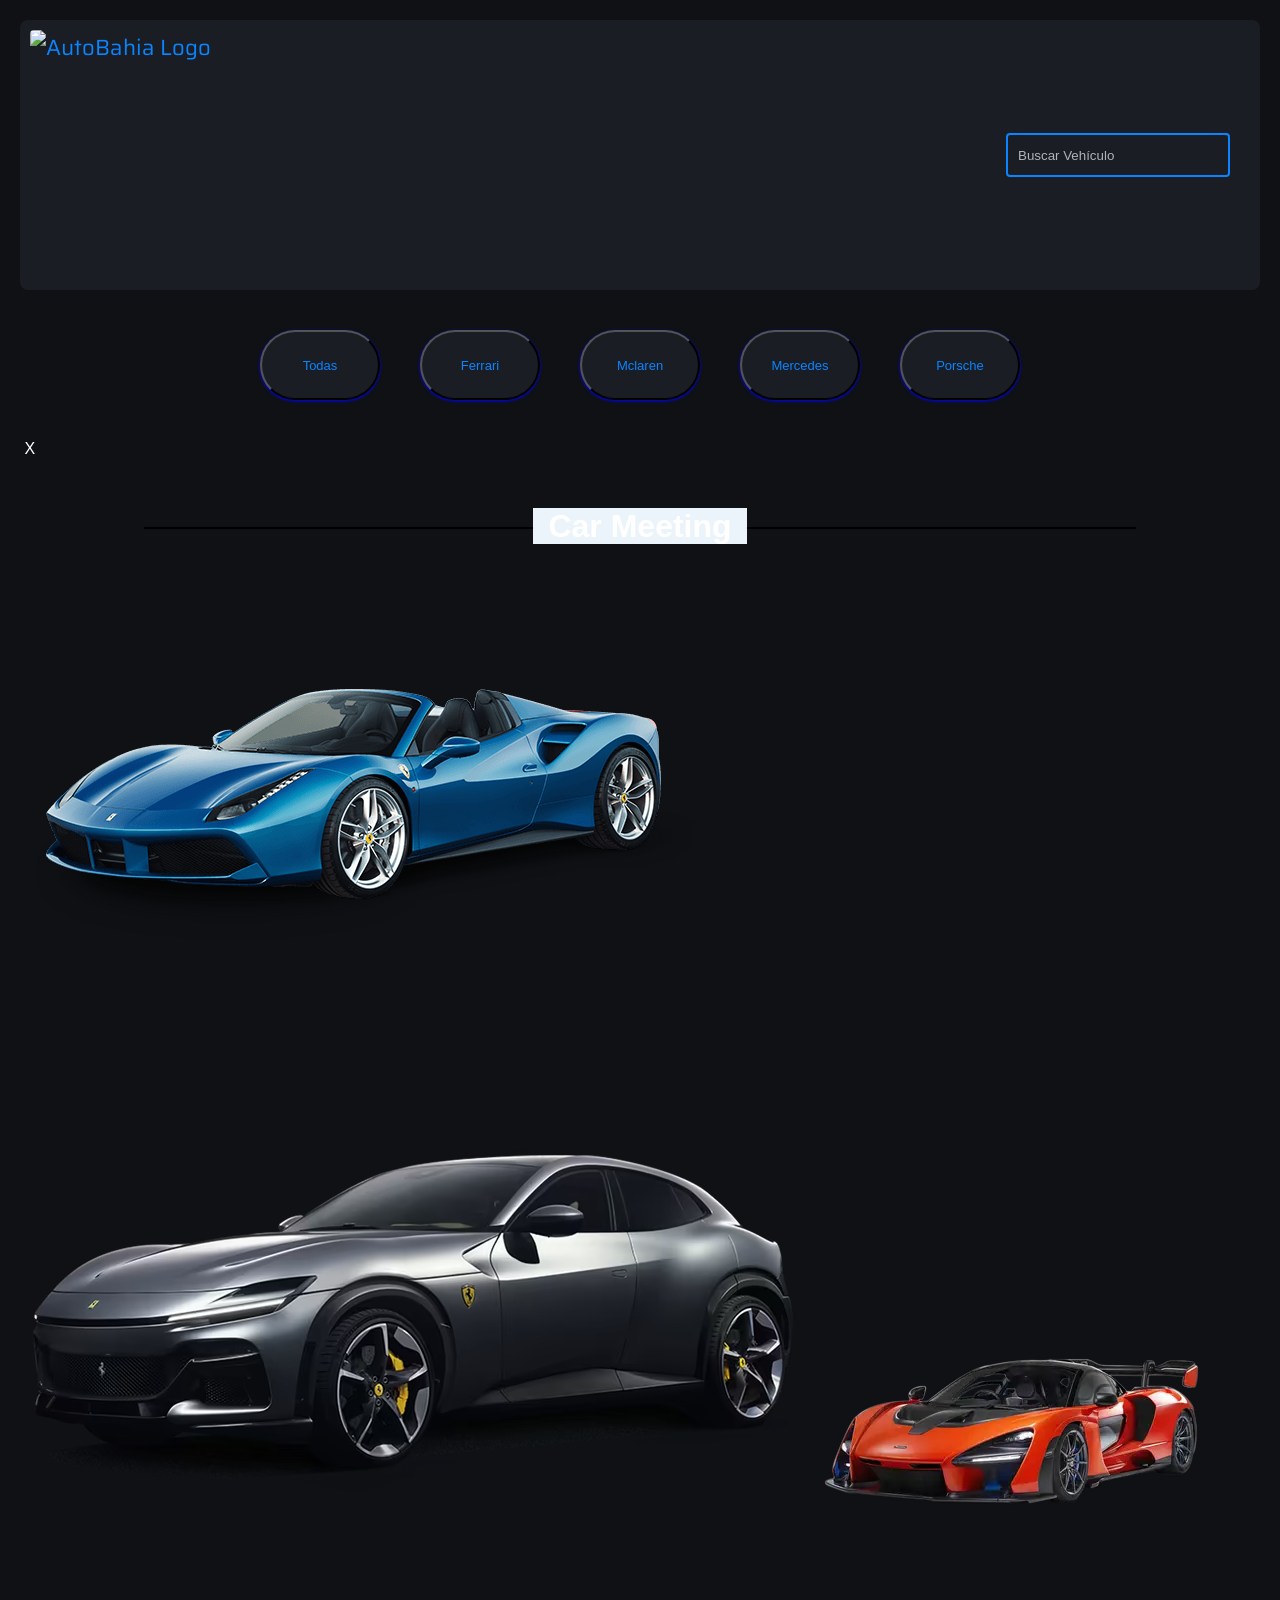
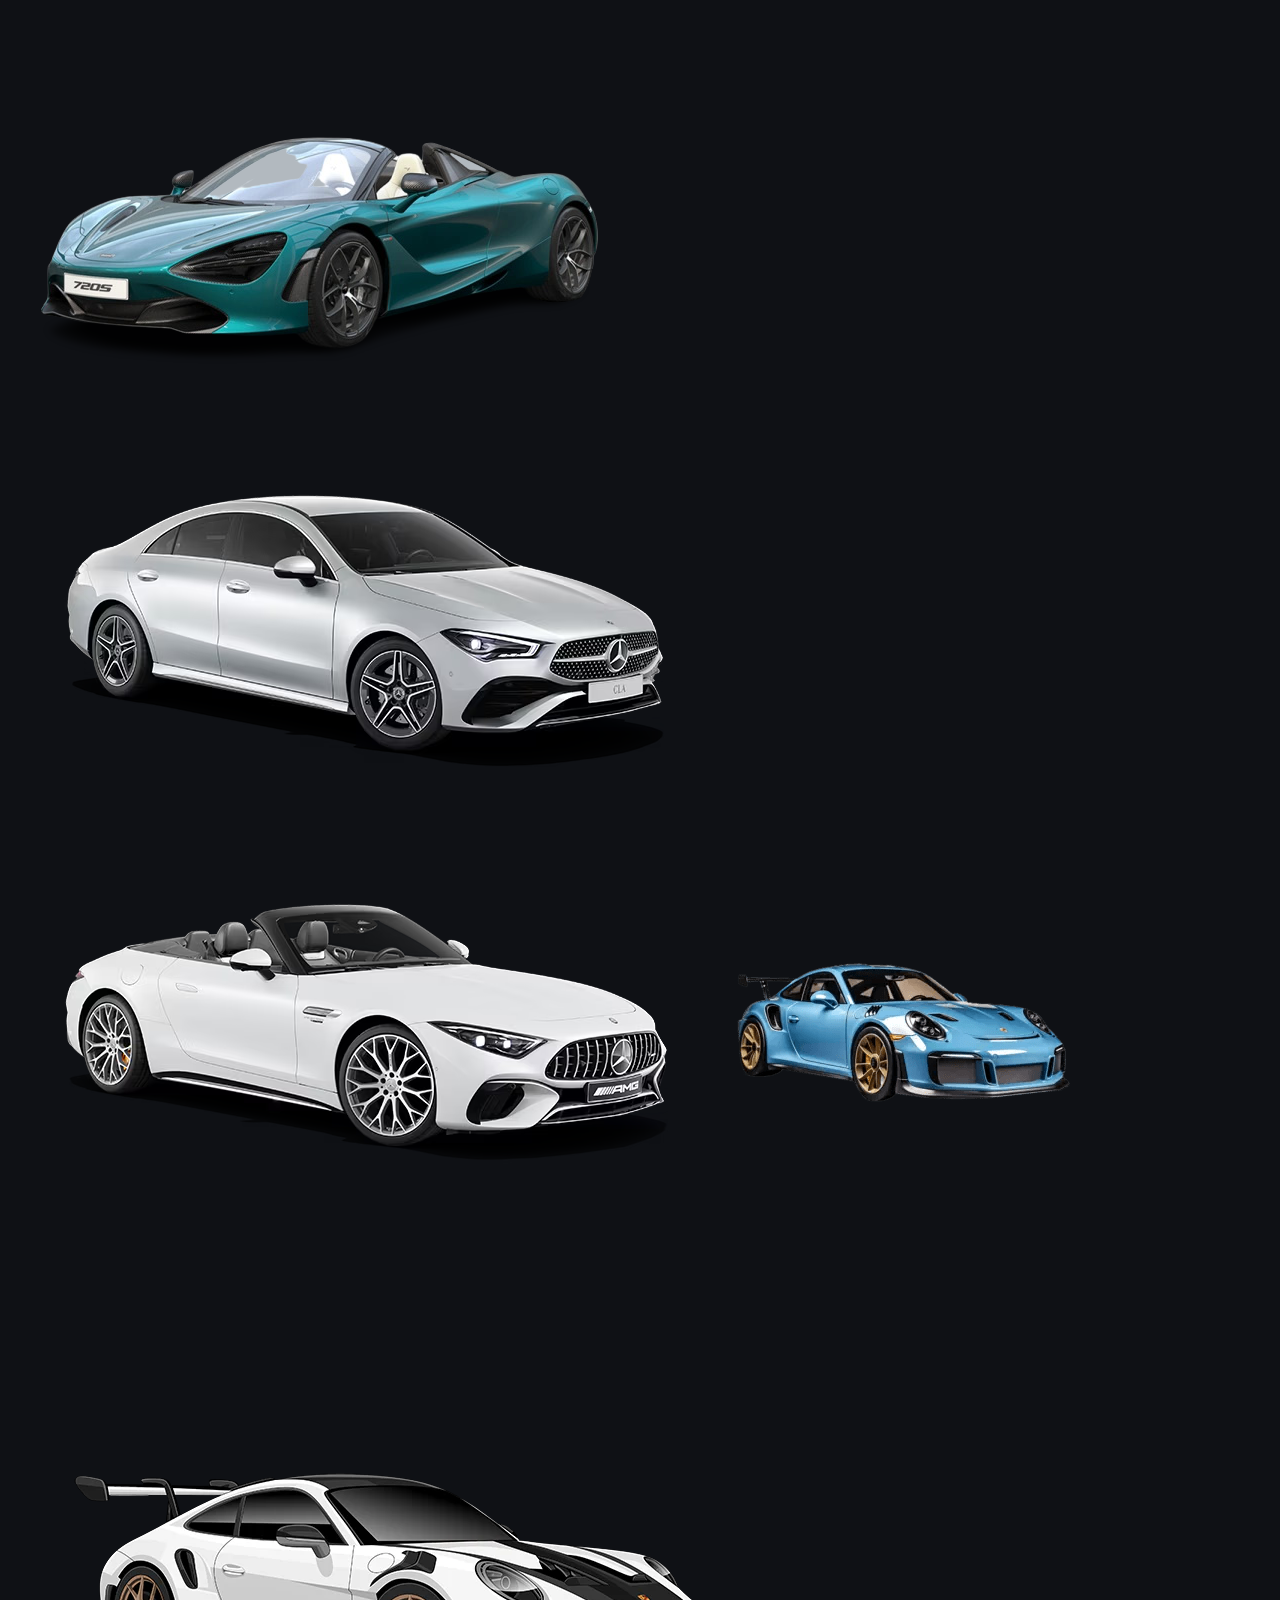
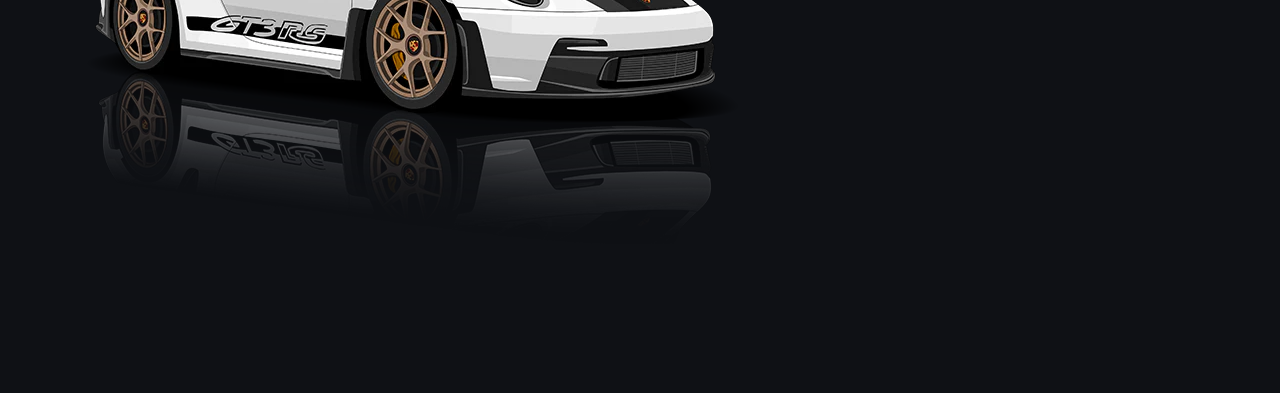
==== index.html @ e1fb7996 "Hago que funcionen los botones para filtrar" ====
<!DOCTYPE html>
<html lang="es">
    <head>
        <meta charset="UTF-8">
        <meta name="viewport" content="width=device-width, initial-scale=1.0">
        <meta name="description" content="A simple web page">
        <link rel="icon" href="assets/favicon/autocity-favicon.png" type="image/x-icon">
        <link rel="stylesheet" href="css/componentes/header.css">
        <link rel="stylesheet" href="css/componentes/index.css">
        <link rel="stylesheet" href="css/componentes/galeria.css">
        <link rel="preconnect" href="https://fonts.googleapis.com">
        <link rel="preconnect" href="https://fonts.gstatic.com" crossorigin>
        <link href="https://fonts.googleapis.com/css2?family=Saira:ital,wght@0,100..900;1,100..900&display=swap" rel="stylesheet">
        <title>AutoBahia</title>
    </head>
    <body>
        <header>
            <div class="header-titulo">
                <img src="assets/img/autocity.png" alt="AutoBahia Logo" class="header-logo">
            </div>
            <div class="nav-links">   
                <nav>
                    <ul>
                        <input type="text" placeholder="Buscar Vehículo" class="search-bar">
                    </ul>
                </nav>
            </div>
        </header>
<html>
    <link rel="stylesheet" href="css/categorias.css">
    
    <head>
        <div class="filtros">

    <div class="filtros">
    <button class="btn-categoria" data-categoria="todas">Todas</button>
    <button class="btn-categoria" data-categoria="ferrari">Ferrari</button>
    <button class="btn-categoria" data-categoria="mclaren">Mclaren</button>
    <button class="btn-categoria" data-categoria="mercedes">Mercedes</button>
    <button class="btn-categoria" data-categoria="porsche">Porsche</button>
</div>
    

</div>
    </head>
<html lang="en">
<head>
    <meta charset="UTF-8">
    <meta name="viewport" content="width=device-width, initial-scale=1.0">
    <title>Car Meeting</title>
    <link rel="stylesheet" href="css/componentes/galeria.css">
</head>
<body>
    <div class="ful-img" id="fulImgBox">
        <img src="assets/img/auto1.jpg" id="fulImg" alt="">
        <span onclick="closeImg()">X</span>
    </div>
    <h1><span>Car Meeting</span></h1>
    <div class="img-gallery">
    <img src="assets/img/ferrari.jpg" data-categoria="ferrari" onclick="openFullImg(this.src)">
    <img src="assets/img/ferrari2.jpg" data-categoria="ferrari" onclick="openFullImg(this.src)">
    <img src="assets/img/ferrari3.jpg" data-categoria="ferrari" onclick="openFullImg(this.src)">

    <img src="assets/img/mclaren.jpg" data-categoria="mclaren" onclick="openFullImg(this.src)">

    <img src="assets/img/mercedes.jpg" data-categoria="mercedes" onclick="openFullImg(this.src)">
    <img src="assets/img/mercedes2.jpg" data-categoria="mercedes" onclick="openFullImg(this.src)">
    <img src="assets/img/mercedes3.jpg" data-categoria="mercedes" onclick="openFullImg(this.src)">

    <img src="assets/img/porsche.jpg" data-categoria="porsche" onclick="openFullImg(this.src)">
    </div>
    <script src="js/script.js"></script>

    
    </body>
</html>
---- css/componentes/header.css ----
:root { 
--color-primary: #0A84FF;
--color-primary-dark: #0066CC;

--color-bg: #0F1115;
--color-surface: #1A1D23;
--color-surface-alt: #15181D;

--color-accent-red: #FF3B30;
--color-accent-green: #30D158;
--color-accent-yellow: #FFD60A;

--color-text: #FFFFFF;
--color-text-muted: #B0B3B8;
--color-text-disabled: #6C6F75;

--color-border: #2A2E35;
--color-hover: #2F3440;
}
header {
    background-color: var(--color-surface);
    color: var(--color-text);
    padding: 10px;
    margin: auto;
    display: flex;
    align-items: center;
    justify-content: space-between;
    border-radius:8px;
}

.header-titulo{
    font-size: 22px;
    font-family: "Saira", sans-serif;
    color: var(--color-primary);
    display: flex;
    align-items: center;
    gap: 10px;
}

.header-logo {
    width: 300px;
    height: 250px;
    border-radius: 4px;

}

.search-bar {
    height: 30px;
    width: 200px;
    background-color: transparent;
    border: 2px solid var(--color-primary);
    border-radius: 4px;
    color : var(--color-primary);
    padding: 5px 10px;
    margin-right: 20px;
    border-bottom-color: 2px solid var(--color-primary);
    outline: none;
}

.search-bar:focus {
    border: 2px solid var(--color-primary); 
    outline: none;
}/* Agrega una transición suave para el efecto hover */

.search-bar:hover {
    transform: scale(1.05);
    cursor: pointer;
}

.search-bar::placeholder {
    color: var(--color-text-muted);
}

.header-titulo:hover {
    transform: scale(1.05);
    cursor: pointer;
}

.categorias-select{
    background-color: transparent;
    color: var(--color-primary);
    margin: 5px;
    border: 1px solid var(--color-border);
    border-radius: 4px;
    padding: 5px 10px;
    display: flex;
    align-items: center;

}
---- css/componentes/index.css ----
:root { 
--color-primary: #0A84FF;
--color-primary-dark: #0066CC;

--color-bg: #0F1115;
--color-surface: #1A1D23;
--color-surface-alt: #15181D;

--color-accent-red: #FF3B30;
--color-accent-green: #30D158;
--color-accent-yellow: #FFD60A;

--color-text: #FFFFFF;
--color-text-muted: #B0B3B8;
--color-text-disabled: #6C6F75;

--color-border: #2A2E35;
--color-hover: #2F3440;
}

body {
    background-color: var(--color-bg);
    color: var(--color-text);
    font-family: "Saira", sans-serif;
    margin: 0;
    padding: 20px;
}
---- css/componentes/galeria.css ----
h1 {
    text-align: center;
    position: relative;
    width: 80%;
    margin: 50px auto;
}

h1::before {
    content: "";
    display: block;
    width: 100%;
    height: 2px;
    position: absolute;
    background-color: black;
    top: 50%;
    z-index: -1 ;
}

h1 span {
    background-color: #ecf4fb;
    padding: 0 15px;
}

/* media query para pantallas menores a 400px */
@media screen and (max-width: 400px) {
    h1{
        text-decoration: underline;
    }
    h1::before {
        display: none;
    }
    h1 span {
        padding: 0;
    }
}

body {
    margin: 0;
}


main {
    width: 100%;
}

.contenedor-tarjetas {
    display: flex;
    flex-wrap: wrap;
    justify-content: center;
    gap: 30px;
    padding: 20px;
    width: 100%;
}

.tarjeta {
    background-color: var(--color-surface);
    border-radius: 12px;
    padding: 15px;
    width: 250px;
    text-align: center;
    box-shadow: 0 5px 15px rgba(0,0,0,0.3);
    transition: transform 0.2s ease;
}

.tarjeta img {
    width: 100%;
    border-radius: 10px;
}

.tarjeta:hover {
    transform: translateY(-8px);
}
.tarjeta h3 {
    color: var(--color-primary);
}
.tarjeta p {
    color: var(--color-text-muted);
}
---- css/categorias.css ----
body{
    font-family: Arial, Helvetica, sans-serif;
    background:linear-gradient( #0A84FF #0F1115);
}

.filtros{
    display: flex;
    text-align: center;
    padding: 20px;
    ;
    justify-content: center ;
    gap: 40px;
    
}

.btn-categoria{
    color: #0A84FF;
    background-color: transparent;
    box-shadow: #0F1115 0px 1px 3px;
    gap: 60px;
    height: 70px;
    width: 120px;
    font-size: small;
    padding: 10px;
    font-size: uppercase;
    border-radius: 40px;
    background-color: #1A1D23;
    box-shadow: blue 0px 1px 3px;
    transition: transform 0.2s ease, box-shadow 0.2s ease;
    
    
    
    
}

.btn-categoria:hover {
    transform: translateY(-6px);
    box-shadow: 0 10px 20px rgba(0,0,255,0.3);
}
---- css/componentes/galeria.css ----
h1 {
    text-align: center;
    position: relative;
    width: 80%;
    margin: 50px auto;
}

h1::before {
    content: "";
    display: block;
    width: 100%;
    height: 2px;
    position: absolute;
    background-color: black;
    top: 50%;
    z-index: -1 ;
}

h1 span {
    background-color: #ecf4fb;
    padding: 0 15px;
}

/* media query para pantallas menores a 400px */
@media screen and (max-width: 400px) {
    h1{
        text-decoration: underline;
    }
    h1::before {
        display: none;
    }
    h1 span {
        padding: 0;
    }
}

body {
    margin: 0;
}


main {
    width: 100%;
}

.contenedor-tarjetas {
    display: flex;
    flex-wrap: wrap;
    justify-content: center;
    gap: 30px;
    padding: 20px;
    width: 100%;
}

.tarjeta {
    background-color: var(--color-surface);
    border-radius: 12px;
    padding: 15px;
    width: 250px;
    text-align: center;
    box-shadow: 0 5px 15px rgba(0,0,0,0.3);
    transition: transform 0.2s ease;
}

.tarjeta img {
    width: 100%;
    border-radius: 10px;
}

.tarjeta:hover {
    transform: translateY(-8px);
}
.tarjeta h3 {
    color: var(--color-primary);
}
.tarjeta p {
    color: var(--color-text-muted);
}
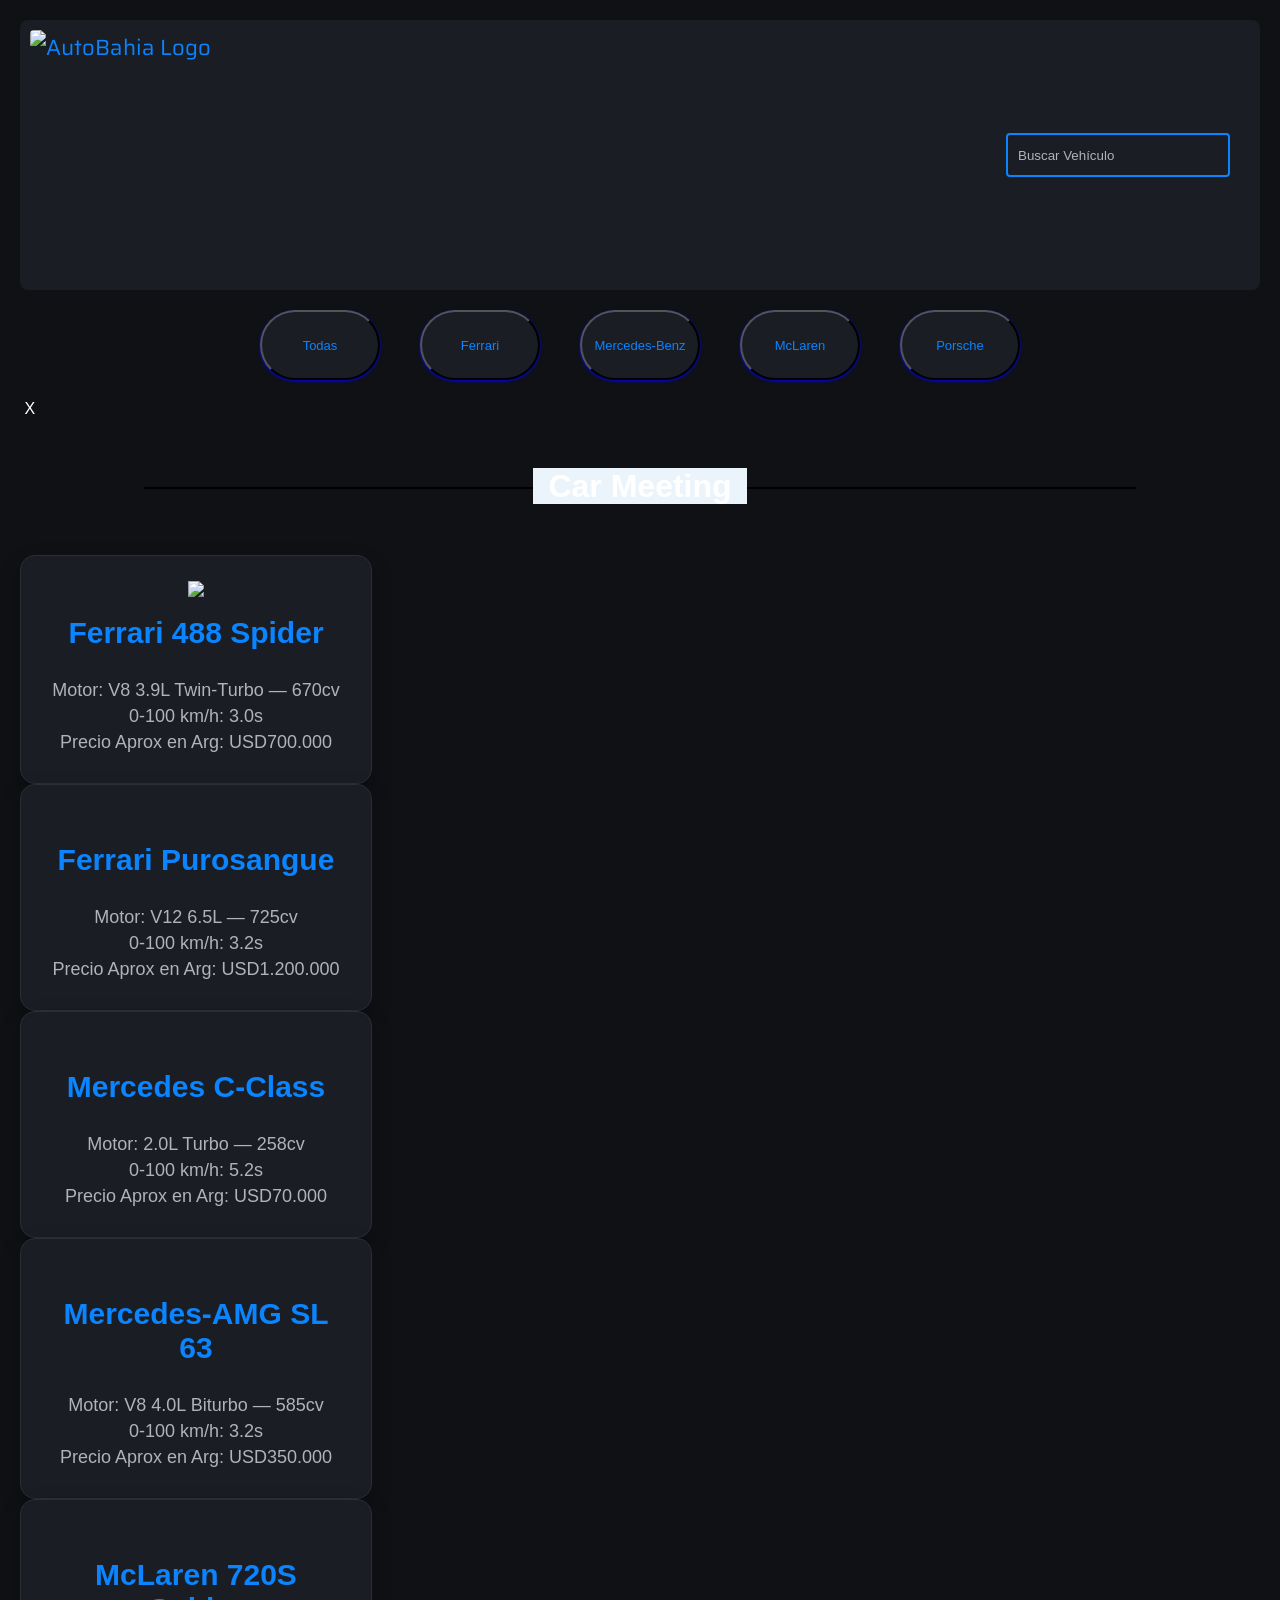
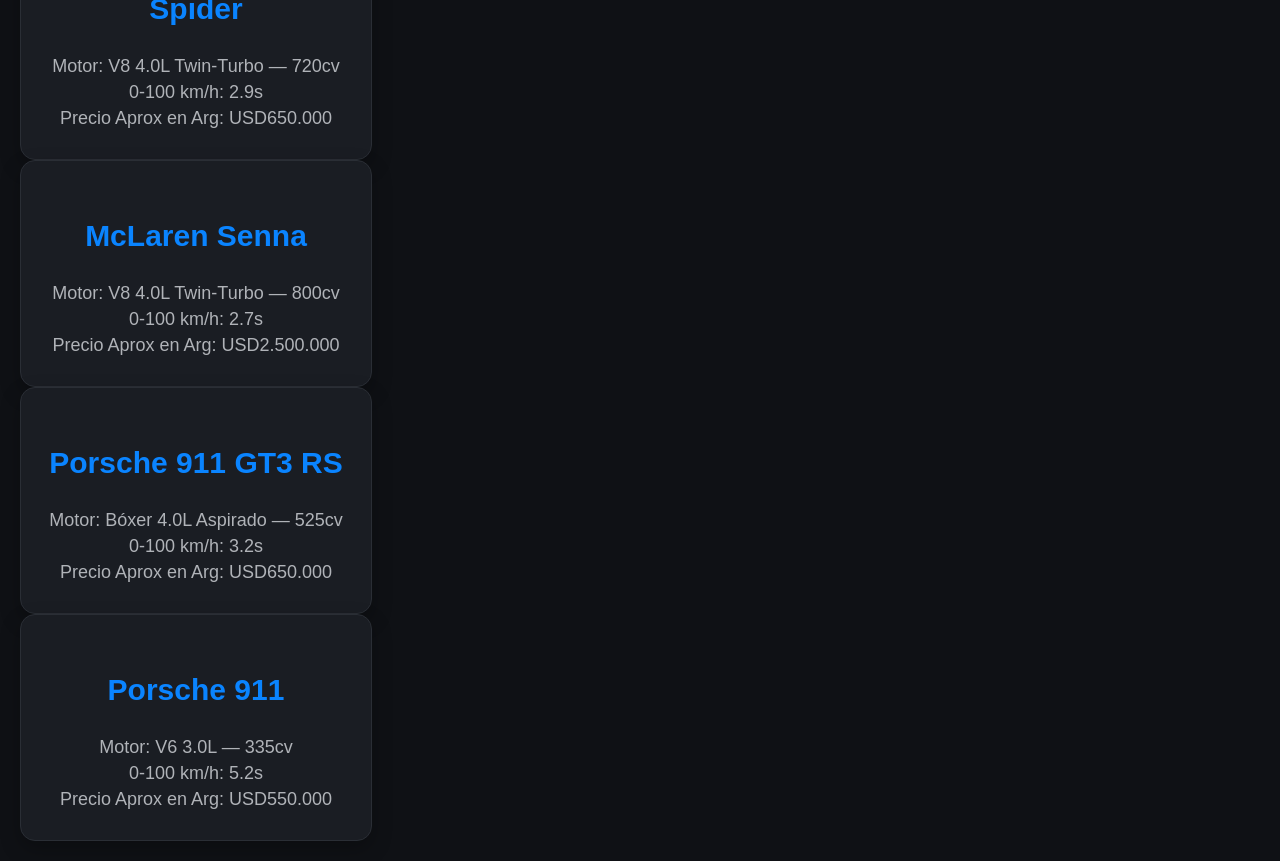
==== commit 540052da: "agrego tarjetas de autos y estructura base en js :wq" ====
--- a/index.html
+++ b/index.html
@@ -1,17 +1,18 @@
 <!DOCTYPE html>
 <html lang="es">
-    <head>
-        <meta charset="UTF-8">
-        <meta name="viewport" content="width=device-width, initial-scale=1.0">
-        <meta name="description" content="A simple web page">
-        <link rel="icon" href="assets/favicon/autocity-favicon.png" type="image/x-icon">
-        <link rel="stylesheet" href="css/componentes/header.css">
-        <link rel="stylesheet" href="css/componentes/index.css">
-        <link rel="stylesheet" href="css/componentes/galeria.css">
-        <link rel="preconnect" href="https://fonts.googleapis.com">
-        <link rel="preconnect" href="https://fonts.gstatic.com" crossorigin>
-        <link href="https://fonts.googleapis.com/css2?family=Saira:ital,wght@0,100..900;1,100..900&display=swap" rel="stylesheet">
-        <title>AutoBahia</title>
+<head>
+    <meta charset="UTF-8">
+    <meta name="viewport" content="width=device-width, initial-scale=1.0">
+    <meta name="description" content="A simple web page">
+    <link rel="icon" href="assets/favicon/autocity-favicon.png" type="image/x-icon">
+    <link rel="stylesheet" href="css/componentes/header.css">
+    <link rel="stylesheet" href="css/componentes/index.css">
+    <link rel="stylesheet" href="css/componentes/galeria.css">
+    <link rel="stylesheet" href="css/categorias.css">
+    <link rel="preconnect" href="https://fonts.googleapis.com">
+    <link rel="preconnect" href="https://fonts.gstatic.com" crossorigin>
+    <link href="https://fonts.googleapis.com/css2?family=Saira:ital,wght@0,100..900;1,100..900&display=swap" rel="stylesheet">
+    <title>AutoBahia</title>
     </head>
     <body>
         <header>
@@ -26,51 +27,79 @@
                 </nav>
             </div>
         </header>
-<html>
-    <link rel="stylesheet" href="css/categorias.css">
-    
-    <head>
-        <div class="filtros">
-
-    <div class="filtros">
-    <button class="btn-categoria" data-categoria="todas">Todas</button>
-    <button class="btn-categoria" data-categoria="ferrari">Ferrari</button>
-    <button class="btn-categoria" data-categoria="mclaren">Mclaren</button>
-    <button class="btn-categoria" data-categoria="mercedes">Mercedes</button>
-    <button class="btn-categoria" data-categoria="porsche">Porsche</button>
-</div>
-    
-
-</div>
-    </head>
-<html lang="en">
-<head>
-    <meta charset="UTF-8">
-    <meta name="viewport" content="width=device-width, initial-scale=1.0">
-    <title>Car Meeting</title>
-    <link rel="stylesheet" href="css/componentes/galeria.css">
-</head>
-<body>
-    <div class="ful-img" id="fulImgBox">
-        <img src="assets/img/auto1.jpg" id="fulImg" alt="">
-        <span onclick="closeImg()">X</span>
-    </div>
-    <h1><span>Car Meeting</span></h1>
-    <div class="img-gallery">
-    <img src="assets/img/ferrari.jpg" data-categoria="ferrari" onclick="openFullImg(this.src)">
-    <img src="assets/img/ferrari2.jpg" data-categoria="ferrari" onclick="openFullImg(this.src)">
-    <img src="assets/img/ferrari3.jpg" data-categoria="ferrari" onclick="openFullImg(this.src)">
-
-    <img src="assets/img/mclaren.jpg" data-categoria="mclaren" onclick="openFullImg(this.src)">
-
-    <img src="assets/img/mercedes.jpg" data-categoria="mercedes" onclick="openFullImg(this.src)">
-    <img src="assets/img/mercedes2.jpg" data-categoria="mercedes" onclick="openFullImg(this.src)">
-    <img src="assets/img/mercedes3.jpg" data-categoria="mercedes" onclick="openFullImg(this.src)">
-
-    <img src="assets/img/porsche.jpg" data-categoria="porsche" onclick="openFullImg(this.src)">
-    </div>
+            <div class="filtros">
+                <button class="btn-categoria" data-categoria="todas">Todas</button>
+                <button class="btn-categoria" data-categoria="ferrari">Ferrari</button>
+                <button class="btn-categoria" data-categoria="mercedes-benz">Mercedes-Benz</button>
+                <button class="btn-categoria" data-categoria="mclaren">McLaren</button>
+                <button class="btn-categoria" data-categoria="porsche">Porsche</button>
+            </div>
+    <main>
+        <div class="ful-img" id="fulImgBox">
+            <img src="assets/img/auto1.jpg" id="fulImg" alt="">
+            <span onclick="closeImg()">X</span>
+        </div>
+        <h1><span>Car Meeting</span></h1>
+        <div class="img-gallery">
+            <div class="auto-card" data-categoria="ferrari">
+                <img src="assets/img/auto1.jpg" onclick="openFullImg(this.src)">
+                <h3>Ferrari 488 Spider</h3>
+                <p>Motor: V8 3.9L Twin-Turbo — 670cv</p>
+                <p>0-100 km/h: 3.0s</p>
+                <p>Precio Aprox en Arg: USD700.000</p>
+            </div>
+            
+            <div class="auto-card" data-categoria="ferrari">
+                <img src="assets/img/auto2.jpg" onclick="openFullImg(this.src)" alt="">
+                <h3>Ferrari Purosangue</h3>
+                <p>Motor: V12 6.5L — 725cv</p>
+                <p>0-100 km/h: 3.2s</p>
+                <p>Precio Aprox en Arg: USD1.200.000</p>
+            </div>
+            <div class="auto-card" data-categoria="mercedes-benz">
+                <img src="assets/img/auto3.jpg" onclick="openFullImg(this.src)" alt="">
+                <h3>Mercedes C-Class</h3>
+                <p>Motor: 2.0L Turbo — 258cv</p>
+                <p>0-100 km/h: 5.2s</p>
+                <p>Precio Aprox en Arg: USD70.000</p>
+            </div>
+            <div class="auto-card" data-categoria="mercedes-benz">
+                <img src="assets/img/auto4.jpg" onclick="openFullImg(this.src)" alt="">
+                <h3>Mercedes-AMG SL 63</h3>
+                <p>Motor: V8 4.0L Biturbo — 585cv</p>
+                <p>0-100 km/h: 3.2s</p>
+                <p>Precio Aprox en Arg: USD350.000</p>
+            </div>
+            <div class="auto-card" data-categoria="mclaren">
+                <img src="assets/img/auto5.jpg" onclick="openFullImg(this.src)" alt="">
+                <h3>McLaren 720S Spider</h3>
+                <p>Motor: V8 4.0L Twin-Turbo — 720cv</p>
+                <p>0-100 km/h: 2.9s</p>
+                <p>Precio Aprox en Arg: USD650.000</p>
+            </div>
+            <div class="auto-card" data-categoria="mclaren">
+                <img src="assets/img/auto6.jpg" onclick="openFullImg(this.src)" alt="">
+                <h3>McLaren Senna</h3>
+                <p>Motor: V8 4.0L Twin-Turbo — 800cv</p>
+                <p>0-100 km/h: 2.7s</p>
+                <p>Precio Aprox en Arg: USD2.500.000</p>
+            </div>
+            <div class="auto-card" data-categoria="porsche">
+                <img src="assets/img/auto7.jpg" onclick="openFullImg(this.src)" alt="">
+                <h3>Porsche 911 GT3 RS</h3>
+                <p>Motor: Bóxer 4.0L Aspirado — 525cv</p>
+                <p>0-100 km/h: 3.2s</p>
+                <p>Precio Aprox en Arg: USD650.000</p>
+            </div>
+            <div class="auto-card" data-categoria="porsche">
+                <img src="assets/img/auto8.jpg" onclick="openFullImg(this.src)" alt="">
+                <h3>Porsche 911</h3>
+                <p>Motor: V6 3.0L — 335cv</p>
+                <p>0-100 km/h: 5.2s</p>
+                <p>Precio Aprox en Arg: USD550.000</p>
+            </div>
+        </div>
+    </main>
     <script src="js/script.js"></script>
-
-    
     </body>
-</html>
+</html>
--- a/css/componentes/galeria.css
+++ b/css/componentes/galeria.css
@@ -67,12 +67,29 @@
     border-radius: 10px;
 }
 
-.tarjeta:hover {
-    transform: translateY(-8px);
+.auto-card {
+    width: 300px;
+    text-align: center;
+    background-color: var(--color-surface);
+    border: 1px solid var(--color-border);
+    border-radius: 15px;
+    padding: 25px;
+    box-shadow: 0 8px 20px rgba(0,0,0,0.25);
 }
-.tarjeta h3 {
+
+.auto-card img {
+    width: 100%;
+    height: auto;
+}
+.auto-card h3 {
+    font-size: 30px;
+    margin-top: 15px;
     color: var(--color-primary);
+    font-weight: 700;
 }
-.tarjeta p {
+
+.auto-card p {
+    font-size: 18px;
+    margin: 5px 0;
     color: var(--color-text-muted);
 }
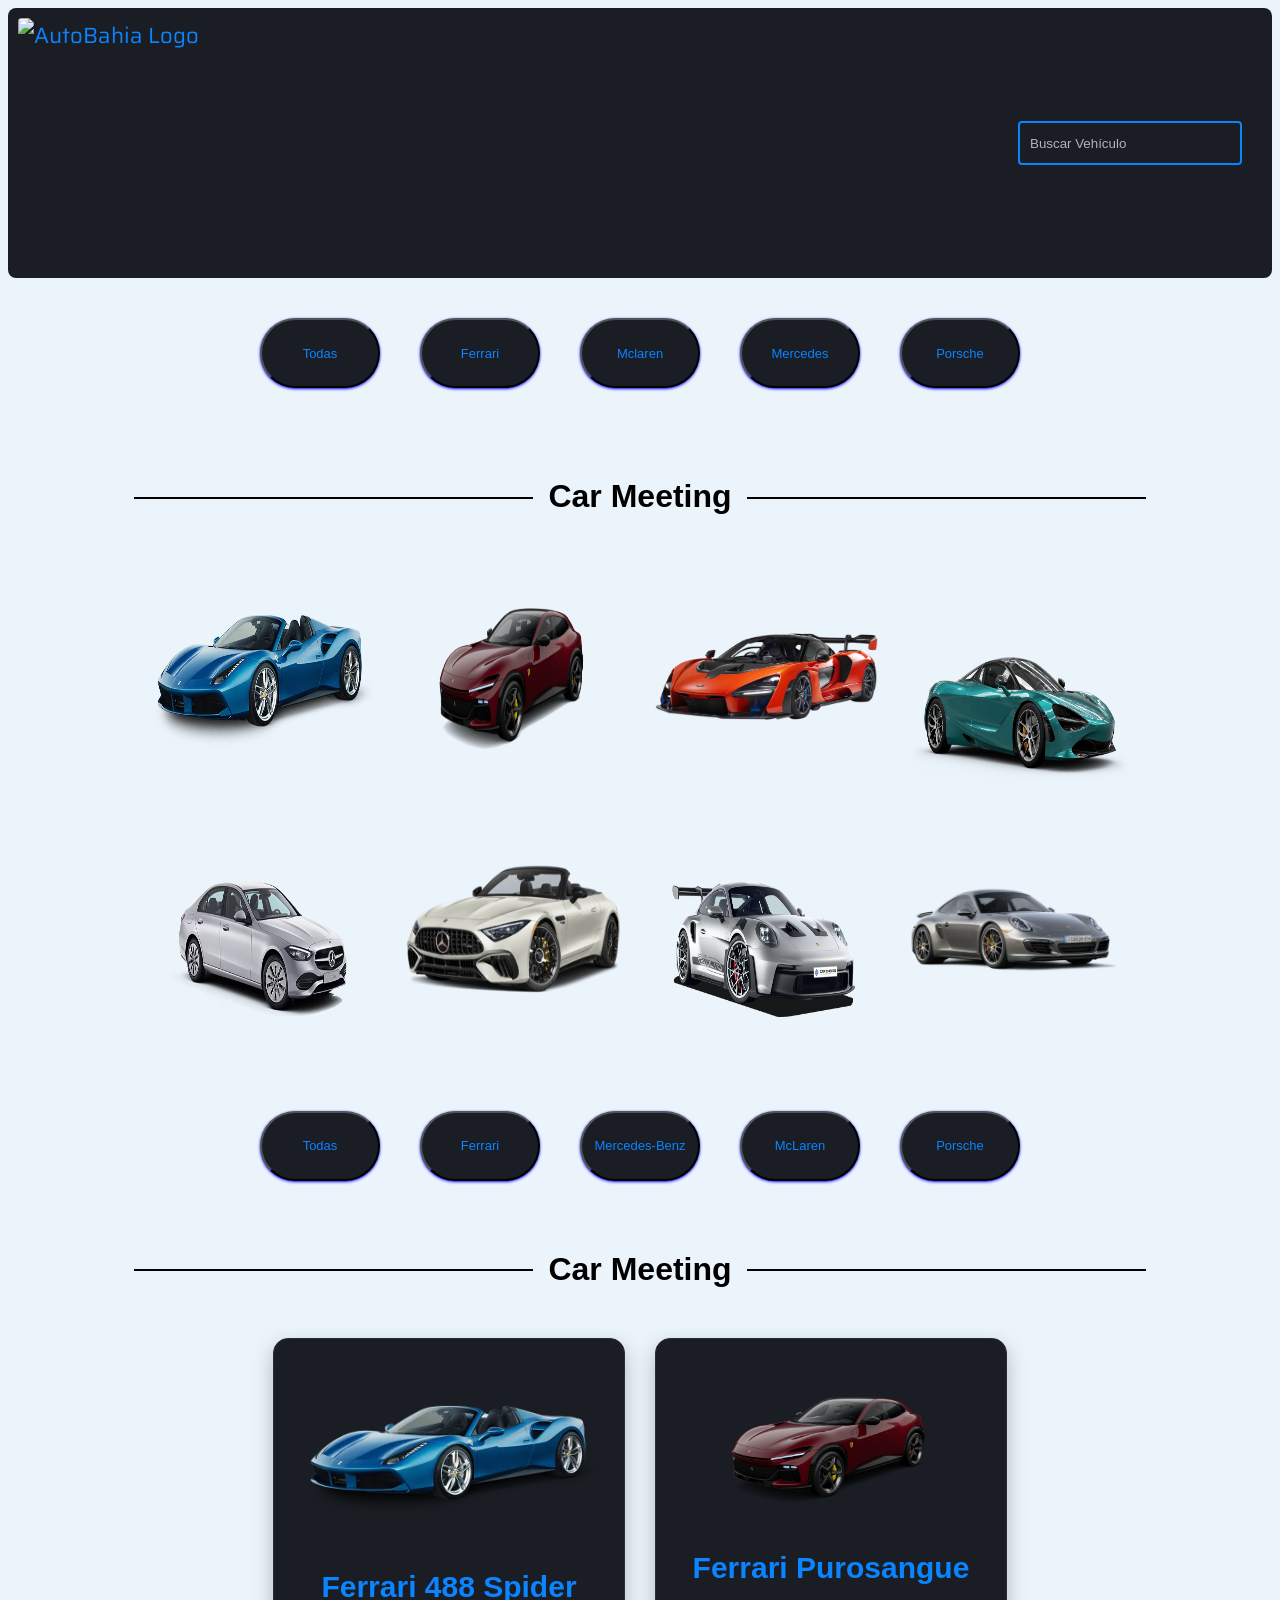
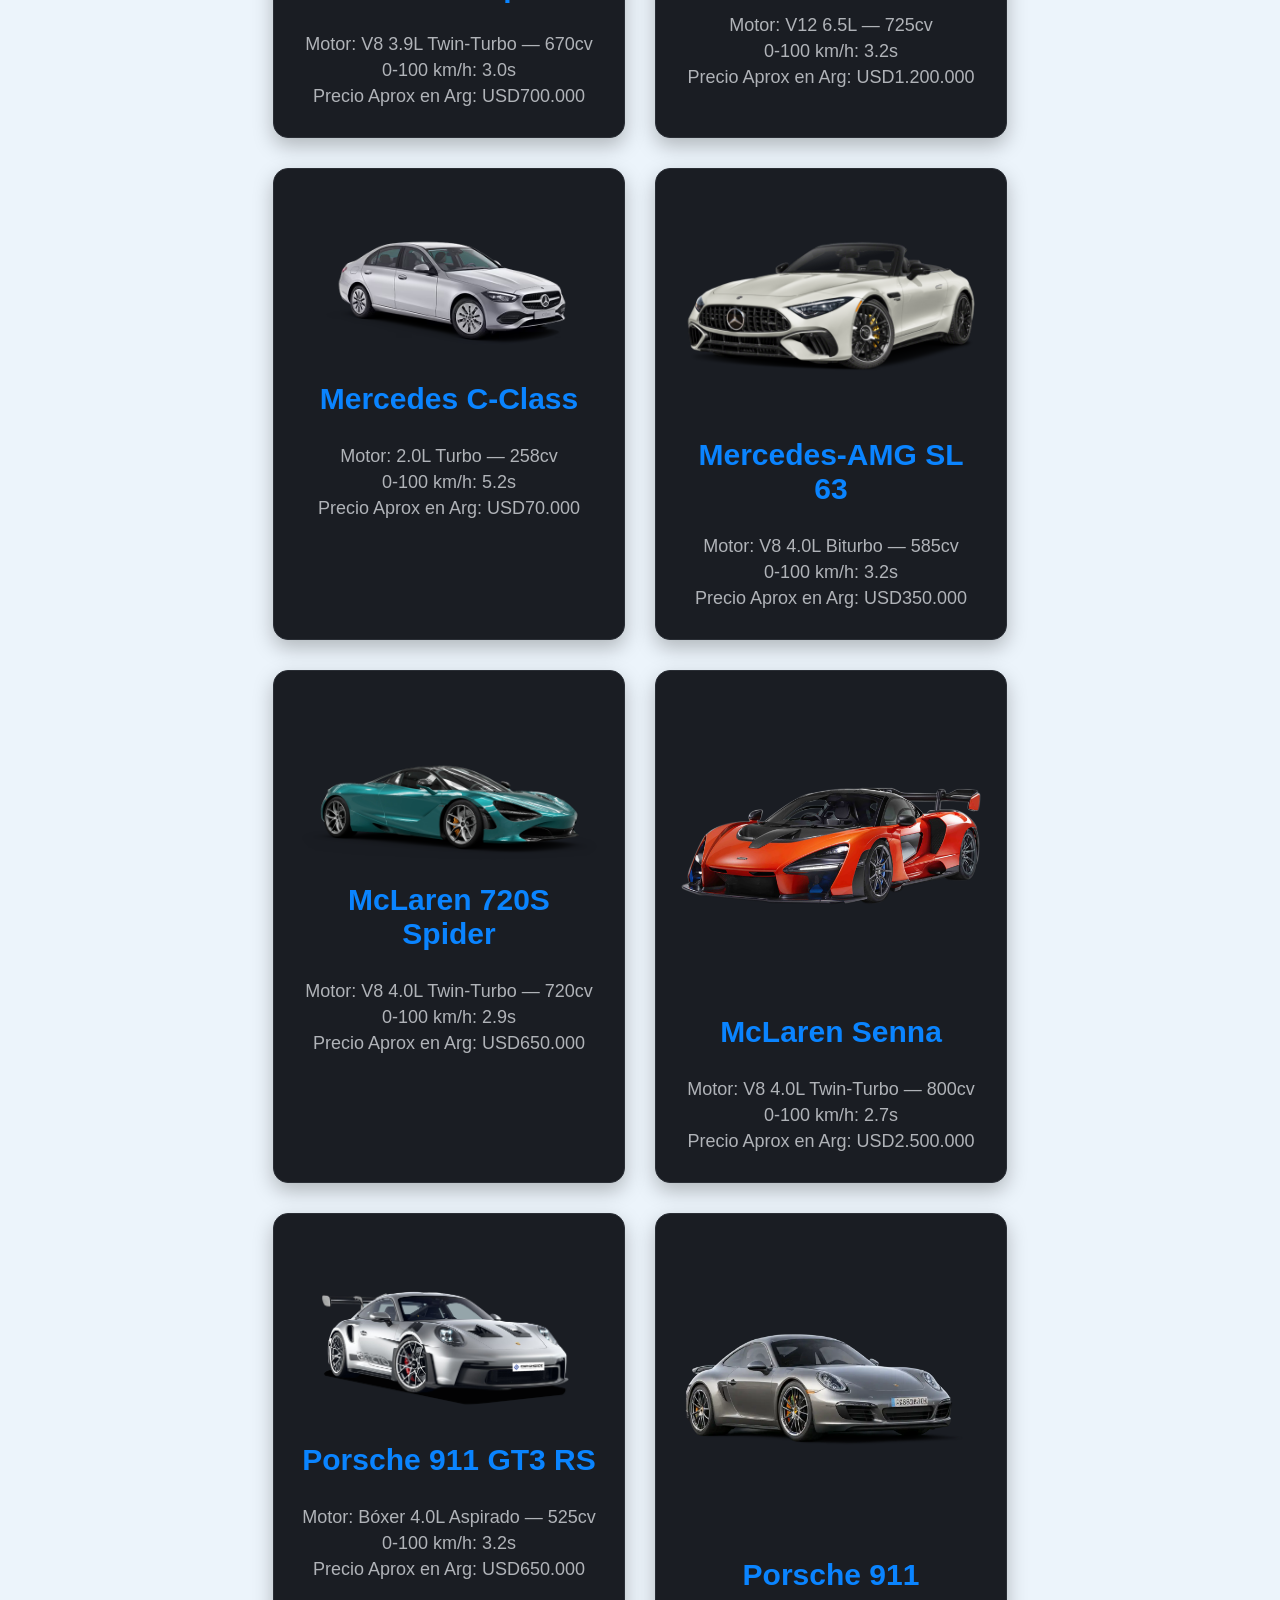
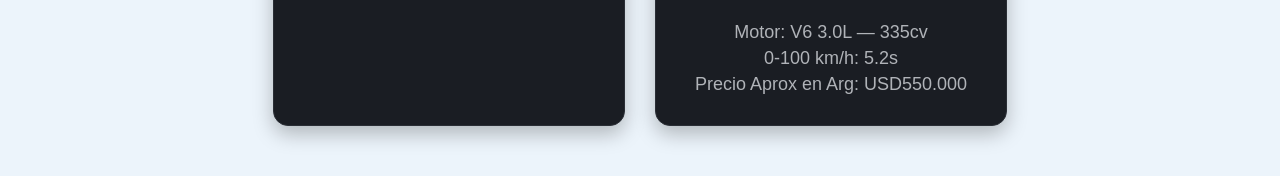
==== commit 8393854b: "." ====
--- a/index.html
+++ b/index.html
@@ -27,6 +27,49 @@
                 </nav>
             </div>
         </header>
+<html>
+    <link rel="stylesheet" href="css/categorias.css">
+    
+    <head>
+        <div class="filtros">
+
+    <div class="filtros">
+    <button class="btn-categoria" data-categoria="todas">Todas</button>
+    <button class="btn-categoria" data-categoria="ferrari">Ferrari</button>
+    <button class="btn-categoria" data-categoria="mclaren">Mclaren</button>
+    <button class="btn-categoria" data-categoria="mercedes">Mercedes</button>
+    <button class="btn-categoria" data-categoria="porsche">Porsche</button>
+</div>
+    
+
+</div>
+    </head>
+<html lang="en">
+<head>
+    <meta charset="UTF-8">
+    <meta name="viewport" content="width=device-width, initial-scale=1.0">
+    <title>Car Meeting</title>
+    <link rel="stylesheet" href="css/componentes/galeria.css">
+</head>
+<body>
+    <div class="ful-img" id="fulImgBox">
+        <img src="assets/img/auto1.jpg" id="fulImg" alt="">
+        <span onclick="closeImg()">X</span>
+    </div>
+    <h1><span>Car Meeting</span></h1>
+    <div class="img-gallery">
+    <img src="assets/img/ferrari.jpg" data-categoria="ferrari" onclick="openFullImg(this.src)">
+    <img src="assets/img/ferrari2.jpg" data-categoria="ferrari" onclick="openFullImg(this.src)">
+    <img src="assets/img/ferrari3.jpg" data-categoria="ferrari" onclick="openFullImg(this.src)">
+
+    <img src="assets/img/mclaren.jpg" data-categoria="mclaren" onclick="openFullImg(this.src)">
+
+    <img src="assets/img/mercedes.jpg" data-categoria="mercedes" onclick="openFullImg(this.src)">
+    <img src="assets/img/mercedes2.jpg" data-categoria="mercedes" onclick="openFullImg(this.src)">
+    <img src="assets/img/mercedes3.jpg" data-categoria="mercedes" onclick="openFullImg(this.src)">
+
+    <img src="assets/img/porsche.jpg" data-categoria="porsche" onclick="openFullImg(this.src)">
+    </div>
             <div class="filtros">
                 <button class="btn-categoria" data-categoria="todas">Todas</button>
                 <button class="btn-categoria" data-categoria="ferrari">Ferrari</button>
--- a/css/componentes/galeria.css
+++ b/css/componentes/galeria.css
@@ -3,6 +3,10 @@
     position: relative;
     width: 80%;
     margin: 50px auto;
+}
+
+body {
+    background-color: #ecf4fb;
 }
 
 h1::before {
@@ -21,6 +25,29 @@
     padding: 0 15px;
 }
 
+.img-gallery {
+    width: 80%;
+    margin: 50px auto;
+    display: grid;
+    grid-template-columns: repeat(auto-fit, minmax(240px, 1fr));
+    display: flex;
+    flex-wrap: wrap;      /* permito q las imagenes pasen a la fila q sigue*/
+    justify-content: center;        /* aca las centro*/
+    gap: 30px;
+}
+
+.img-gallery img {
+    width: 100%;
+    width: calc(25% - 30px);        /* 4 imagenes por filas*/
+    cursor: pointer;
+    transition: 1s;
+}
+
+/* zoom al pasar x la imagen */
+.img-gallery img:hover {
+    transform: scale(1.15);
+}
+
 /* media query para pantallas menores a 400px */
 @media screen and (max-width: 400px) {
     h1{
@@ -34,39 +61,33 @@
     }
 }
 
-body {
-    margin: 0;
+
+.ful-img {
+    width: 100%;
+    height: 100vh;
+    background-color: rgba(0, 0, 0, 0.9);
+    position: fixed;
+    top: 0;
+    left: 0;
+    display: none;
+    align-items: center;
+    justify-content: center;
+    z-index: 99;
 }
 
-
-main {
-    width: 100%;
+.ful-img img {
+    width: 90%;
+    max-width: 600px;
 }
 
-.contenedor-tarjetas {
-    display: flex;
-    flex-wrap: wrap;
-    justify-content: center;
-    gap: 30px;
-    padding: 20px;
-    width: 100%;
+.ful-img span {
+    position: absolute;
+    top: 5%;
+    right: 5%;
+    font-size: 30px;
+    color: #fff;
+    cursor: pointer;
 }
-
-.tarjeta {
-    background-color: var(--color-surface);
-    border-radius: 12px;
-    padding: 15px;
-    width: 250px;
-    text-align: center;
-    box-shadow: 0 5px 15px rgba(0,0,0,0.3);
-    transition: transform 0.2s ease;
-}
-
-.tarjeta img {
-    width: 100%;
-    border-radius: 10px;
-}
-
 .auto-card {
     width: 300px;
     text-align: center;
--- a/css/componentes/galeria.css
+++ b/css/componentes/galeria.css
@@ -3,6 +3,10 @@
     position: relative;
     width: 80%;
     margin: 50px auto;
+}
+
+body {
+    background-color: #ecf4fb;
 }
 
 h1::before {
@@ -21,6 +25,29 @@
     padding: 0 15px;
 }
 
+.img-gallery {
+    width: 80%;
+    margin: 50px auto;
+    display: grid;
+    grid-template-columns: repeat(auto-fit, minmax(240px, 1fr));
+    display: flex;
+    flex-wrap: wrap;      /* permito q las imagenes pasen a la fila q sigue*/
+    justify-content: center;        /* aca las centro*/
+    gap: 30px;
+}
+
+.img-gallery img {
+    width: 100%;
+    width: calc(25% - 30px);        /* 4 imagenes por filas*/
+    cursor: pointer;
+    transition: 1s;
+}
+
+/* zoom al pasar x la imagen */
+.img-gallery img:hover {
+    transform: scale(1.15);
+}
+
 /* media query para pantallas menores a 400px */
 @media screen and (max-width: 400px) {
     h1{
@@ -34,39 +61,33 @@
     }
 }
 
-body {
-    margin: 0;
+
+.ful-img {
+    width: 100%;
+    height: 100vh;
+    background-color: rgba(0, 0, 0, 0.9);
+    position: fixed;
+    top: 0;
+    left: 0;
+    display: none;
+    align-items: center;
+    justify-content: center;
+    z-index: 99;
 }
 
-
-main {
-    width: 100%;
+.ful-img img {
+    width: 90%;
+    max-width: 600px;
 }
 
-.contenedor-tarjetas {
-    display: flex;
-    flex-wrap: wrap;
-    justify-content: center;
-    gap: 30px;
-    padding: 20px;
-    width: 100%;
+.ful-img span {
+    position: absolute;
+    top: 5%;
+    right: 5%;
+    font-size: 30px;
+    color: #fff;
+    cursor: pointer;
 }
-
-.tarjeta {
-    background-color: var(--color-surface);
-    border-radius: 12px;
-    padding: 15px;
-    width: 250px;
-    text-align: center;
-    box-shadow: 0 5px 15px rgba(0,0,0,0.3);
-    transition: transform 0.2s ease;
-}
-
-.tarjeta img {
-    width: 100%;
-    border-radius: 10px;
-}
-
 .auto-card {
     width: 300px;
     text-align: center;
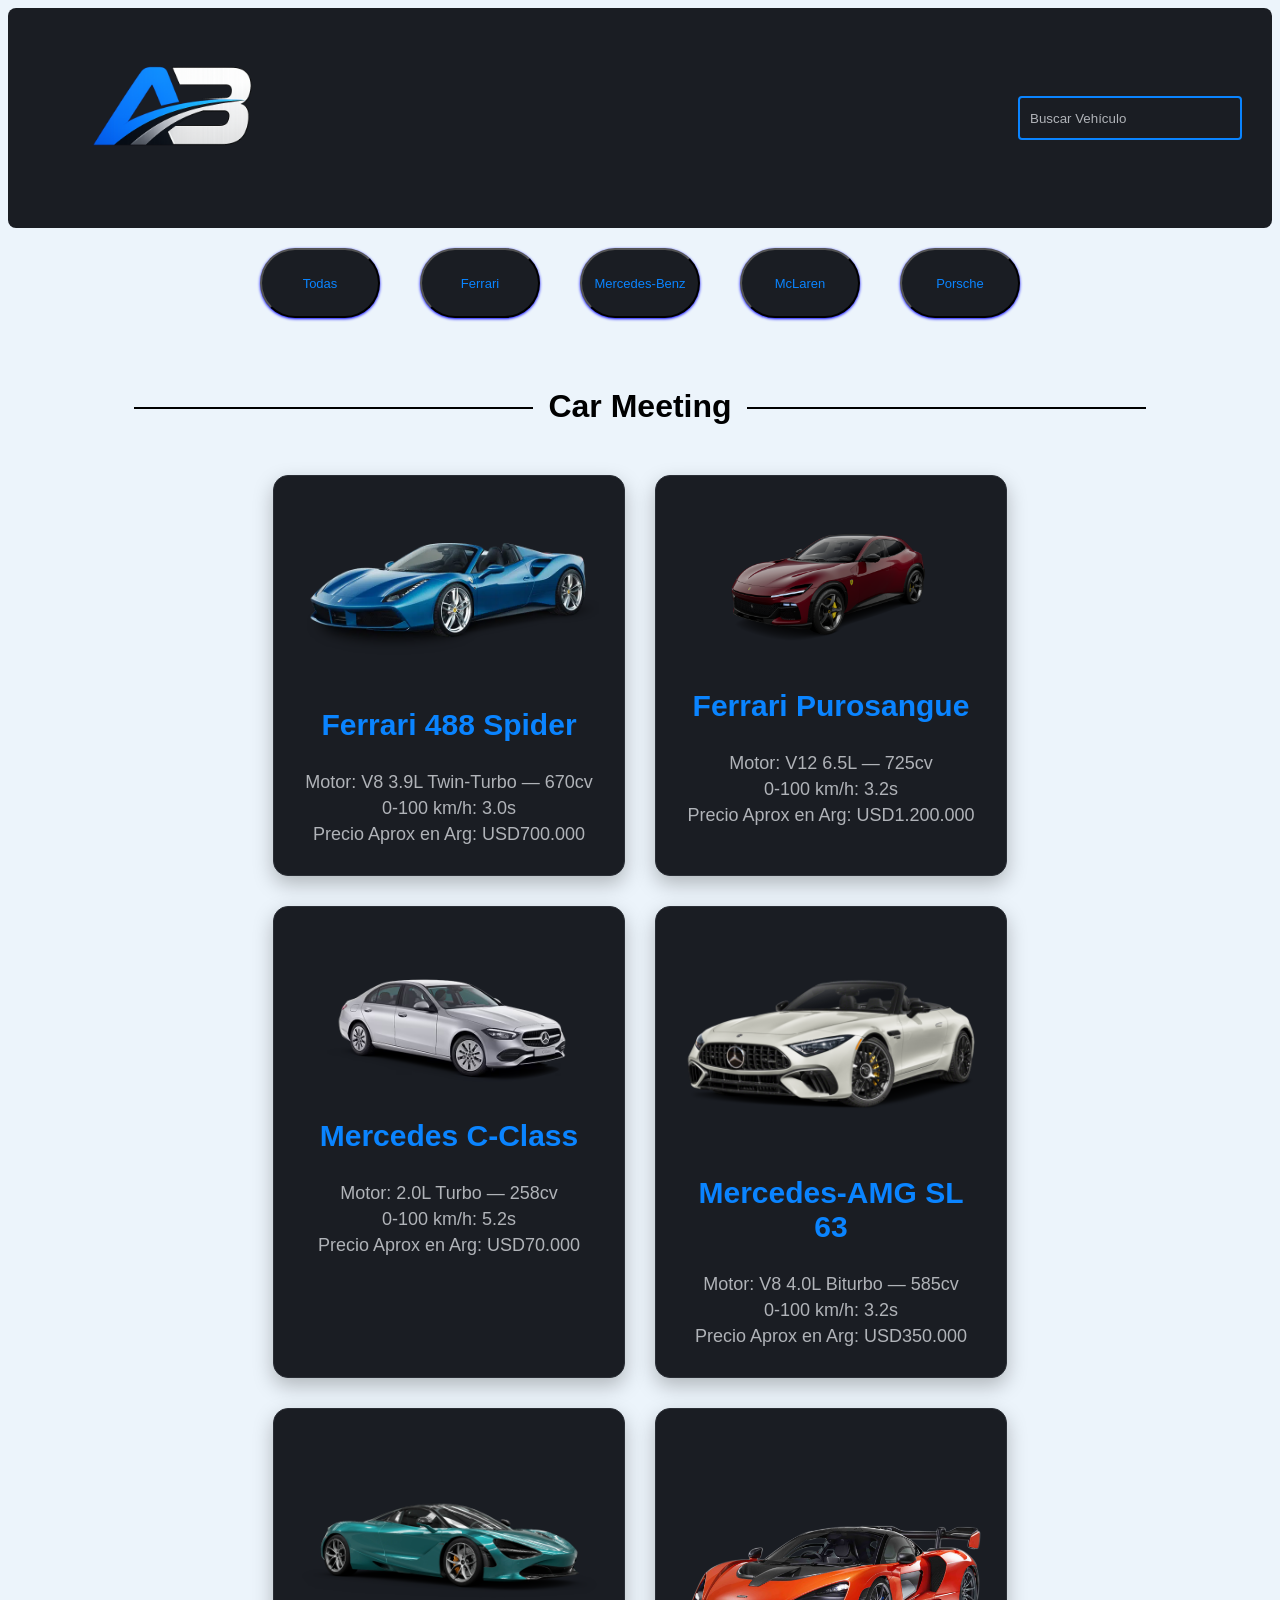
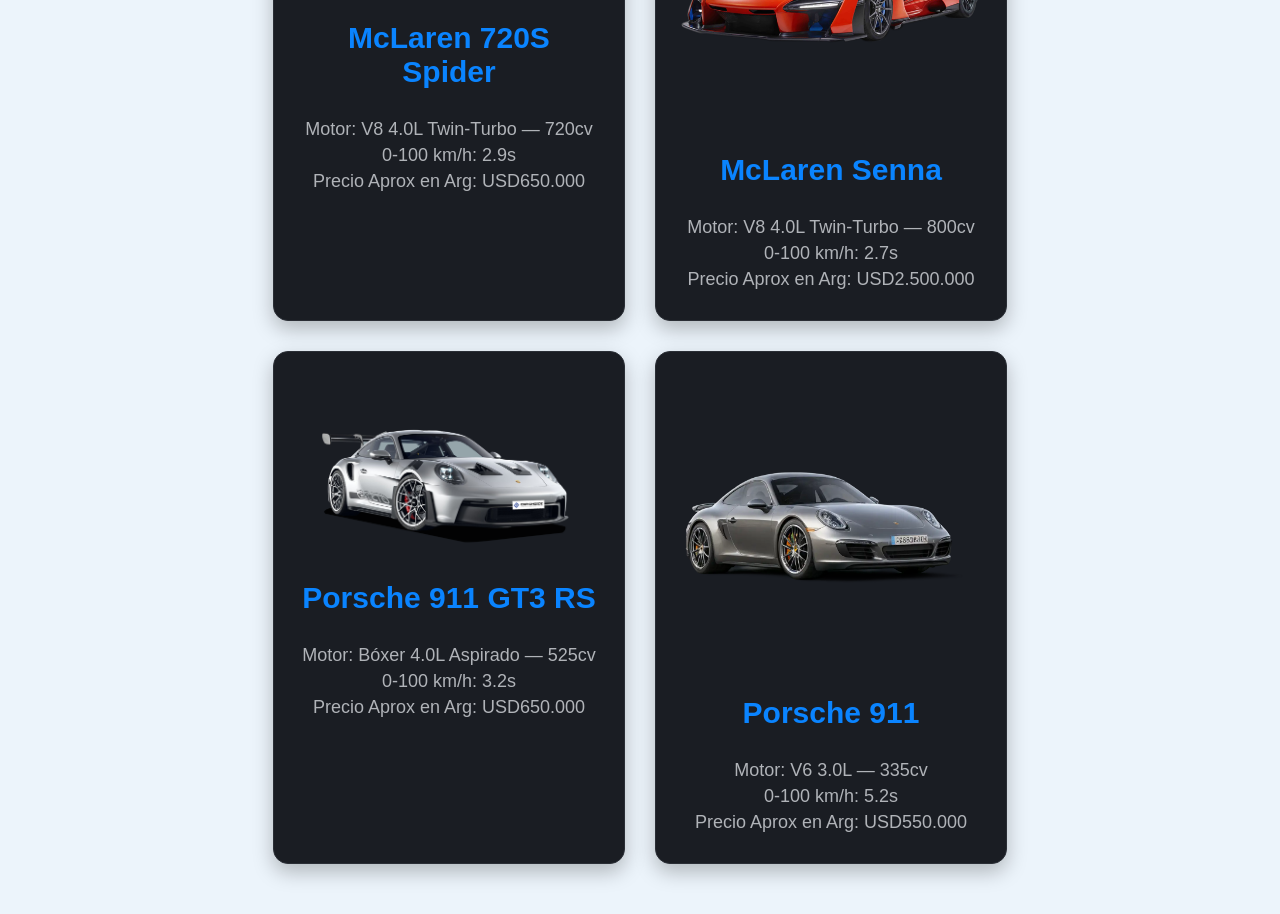
==== commit 57ffe02c: "js de la barra de busquedas y correcciones en el header" ====
--- a/index.html
+++ b/index.html
@@ -17,7 +17,7 @@
     <body>
         <header>
             <div class="header-titulo">
-                <img src="assets/img/autocity.png" alt="AutoBahia Logo" class="header-logo">
+                <img src="assets/img/autoBahiaLogo.png" alt="AutoBahia Logo" class="header-logo">
             </div>
             <div class="nav-links">   
                 <nav>
@@ -27,49 +27,6 @@
                 </nav>
             </div>
         </header>
-<html>
-    <link rel="stylesheet" href="css/categorias.css">
-    
-    <head>
-        <div class="filtros">
-
-    <div class="filtros">
-    <button class="btn-categoria" data-categoria="todas">Todas</button>
-    <button class="btn-categoria" data-categoria="ferrari">Ferrari</button>
-    <button class="btn-categoria" data-categoria="mclaren">Mclaren</button>
-    <button class="btn-categoria" data-categoria="mercedes">Mercedes</button>
-    <button class="btn-categoria" data-categoria="porsche">Porsche</button>
-</div>
-    
-
-</div>
-    </head>
-<html lang="en">
-<head>
-    <meta charset="UTF-8">
-    <meta name="viewport" content="width=device-width, initial-scale=1.0">
-    <title>Car Meeting</title>
-    <link rel="stylesheet" href="css/componentes/galeria.css">
-</head>
-<body>
-    <div class="ful-img" id="fulImgBox">
-        <img src="assets/img/auto1.jpg" id="fulImg" alt="">
-        <span onclick="closeImg()">X</span>
-    </div>
-    <h1><span>Car Meeting</span></h1>
-    <div class="img-gallery">
-    <img src="assets/img/ferrari.jpg" data-categoria="ferrari" onclick="openFullImg(this.src)">
-    <img src="assets/img/ferrari2.jpg" data-categoria="ferrari" onclick="openFullImg(this.src)">
-    <img src="assets/img/ferrari3.jpg" data-categoria="ferrari" onclick="openFullImg(this.src)">
-
-    <img src="assets/img/mclaren.jpg" data-categoria="mclaren" onclick="openFullImg(this.src)">
-
-    <img src="assets/img/mercedes.jpg" data-categoria="mercedes" onclick="openFullImg(this.src)">
-    <img src="assets/img/mercedes2.jpg" data-categoria="mercedes" onclick="openFullImg(this.src)">
-    <img src="assets/img/mercedes3.jpg" data-categoria="mercedes" onclick="openFullImg(this.src)">
-
-    <img src="assets/img/porsche.jpg" data-categoria="porsche" onclick="openFullImg(this.src)">
-    </div>
             <div class="filtros">
                 <button class="btn-categoria" data-categoria="todas">Todas</button>
                 <button class="btn-categoria" data-categoria="ferrari">Ferrari</button>
--- a/css/componentes/header.css
+++ b/css/componentes/header.css
@@ -39,7 +39,7 @@
 
 .header-logo {
     width: 300px;
-    height: 250px;
+    height: auto;
     border-radius: 4px;
 
 }
@@ -54,26 +54,21 @@
     padding: 5px 10px;
     margin-right: 20px;
     border-bottom-color: 2px solid var(--color-primary);
-    outline: none;
+    outline: none; /* Elimina el borde predeterminado */
 }
 
 .search-bar:focus {
     border: 2px solid var(--color-primary); 
     outline: none;
-}/* Agrega una transición suave para el efecto hover */
+}/* focus mantiene el borde cuando escribe el usuario */
 
 .search-bar:hover {
     transform: scale(1.05);
     cursor: pointer;
-}
+} /* hover hace que el borde se agrande un poco y el cursor cambie a pointer para indicar que es interactivo */
 
 .search-bar::placeholder {
     color: var(--color-text-muted);
-}
-
-.header-titulo:hover {
-    transform: scale(1.05);
-    cursor: pointer;
 }
 
 .categorias-select{
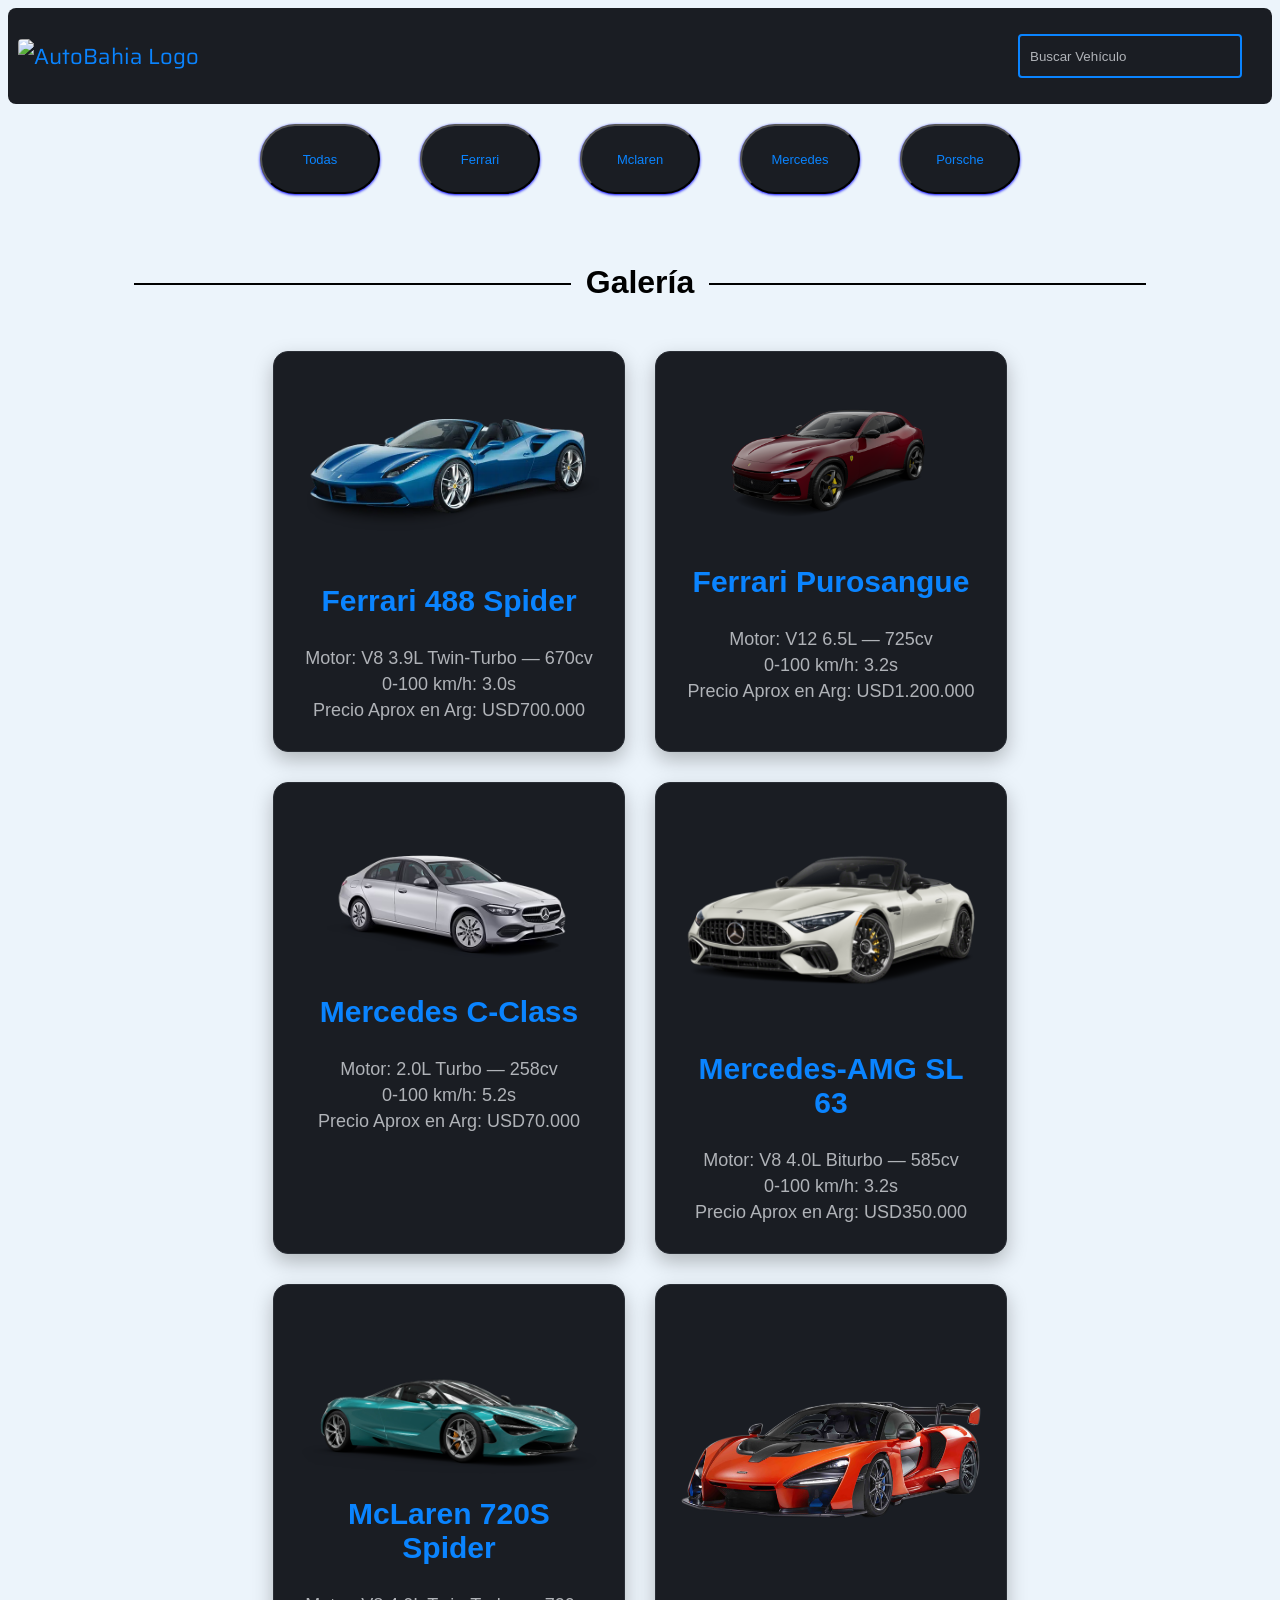
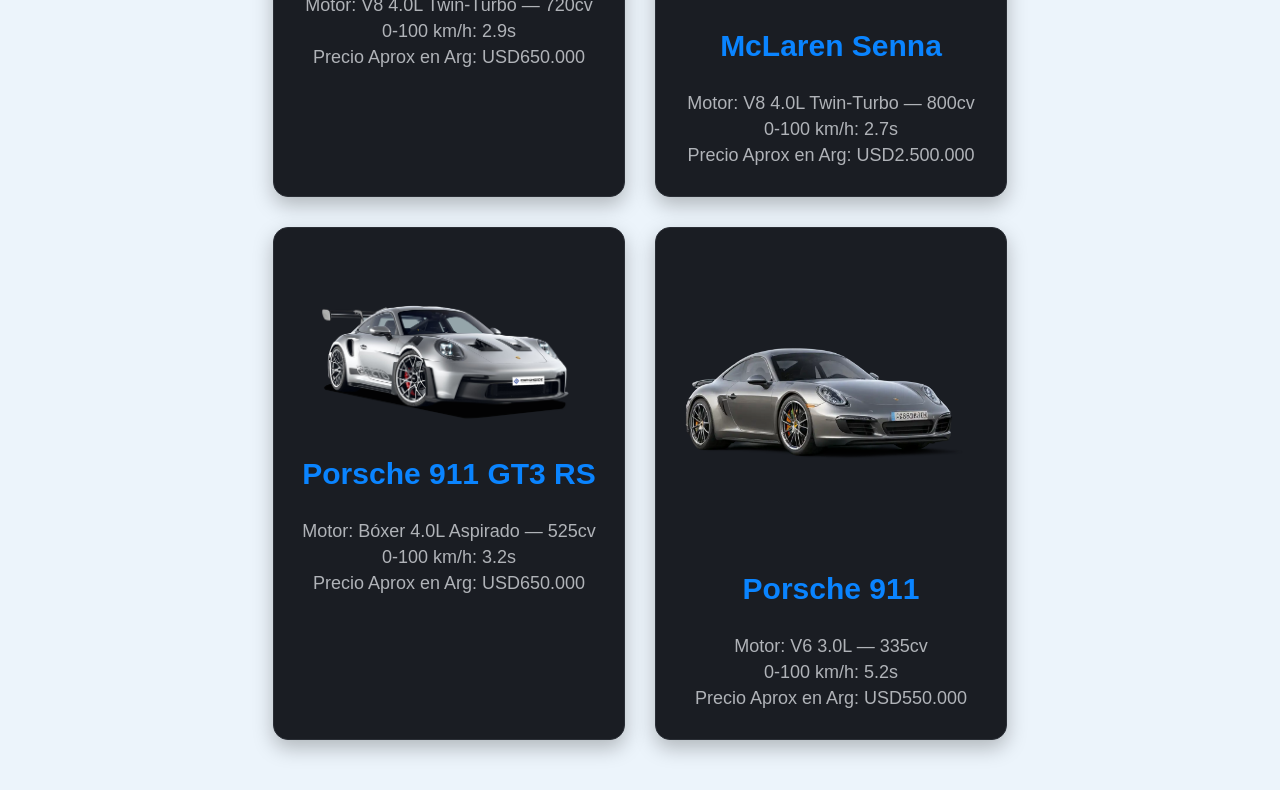
==== commit 499f09f6: "coco" ====
--- a/index.html
+++ b/index.html
@@ -13,86 +13,89 @@
     <link rel="preconnect" href="https://fonts.gstatic.com" crossorigin>
     <link href="https://fonts.googleapis.com/css2?family=Saira:ital,wght@0,100..900;1,100..900&display=swap" rel="stylesheet">
     <title>AutoBahia</title>
-    </head>
-    <body>
-        <header>
-            <div class="header-titulo">
-                <img src="assets/img/autoBahiaLogo.png" alt="AutoBahia Logo" class="header-logo">
-            </div>
-            <div class="nav-links">   
-                <nav>
-                    <ul>
-                        <input type="text" placeholder="Buscar Vehículo" class="search-bar">
-                    </ul>
-                </nav>
-            </div>
-        </header>
-            <div class="filtros">
-                <button class="btn-categoria" data-categoria="todas">Todas</button>
-                <button class="btn-categoria" data-categoria="ferrari">Ferrari</button>
-                <button class="btn-categoria" data-categoria="mercedes-benz">Mercedes-Benz</button>
-                <button class="btn-categoria" data-categoria="mclaren">McLaren</button>
-                <button class="btn-categoria" data-categoria="porsche">Porsche</button>
-            </div>
+</head>
+<body>
+    <header>
+        <div class="header-titulo">
+            <img src="assets/img/autocity.png" alt="AutoBahia Logo" class="header-logo">
+        </div>
+        <div class="nav-links">
+            <nav>
+                <ul>
+                    <input type="text" placeholder="Buscar Vehículo" class="search-bar" id="buscador"
+                </ul>
+            </nav>
+        </div>
+    </header>
+
+    <div class="filtros">
+        <button class="btn-categoria" data-categoria="todas">Todas</button>
+        <button class="btn-categoria" data-categoria="ferrari">Ferrari</button>
+        <button class="btn-categoria" data-categoria="mclaren">Mclaren</button>
+        <button class="btn-categoria" data-categoria="mercedes">Mercedes</button>
+        <button class="btn-categoria" data-categoria="porsche">Porsche</button>
+    </div>
+
+    <div class="ful-img" id="fulImgBox">
+        <img src="assets/img/auto1.jpg" id="fulImg" alt="">
+        <span onclick="closeImg()">X</span>
+    </div>
+
+    <h1><span>Galería</span></h1>
+
     <main>
-        <div class="ful-img" id="fulImgBox">
-            <img src="assets/img/auto1.jpg" id="fulImg" alt="">
-            <span onclick="closeImg()">X</span>
-        </div>
-        <h1><span>Car Meeting</span></h1>
         <div class="img-gallery">
             <div class="auto-card" data-categoria="ferrari">
-                <img src="assets/img/auto1.jpg" onclick="openFullImg(this.src)">
+                <img src="assets/img/ferrari.jpg" onclick="openFullImg(this.src)">
                 <h3>Ferrari 488 Spider</h3>
                 <p>Motor: V8 3.9L Twin-Turbo — 670cv</p>
                 <p>0-100 km/h: 3.0s</p>
                 <p>Precio Aprox en Arg: USD700.000</p>
             </div>
-            
             <div class="auto-card" data-categoria="ferrari">
-                <img src="assets/img/auto2.jpg" onclick="openFullImg(this.src)" alt="">
+                <img src="assets/img/ferrari2.jpg" onclick="openFullImg(this.src)" alt="">
                 <h3>Ferrari Purosangue</h3>
                 <p>Motor: V12 6.5L — 725cv</p>
                 <p>0-100 km/h: 3.2s</p>
                 <p>Precio Aprox en Arg: USD1.200.000</p>
             </div>
-            <div class="auto-card" data-categoria="mercedes-benz">
-                <img src="assets/img/auto3.jpg" onclick="openFullImg(this.src)" alt="">
+            <div class="auto-card" data-categoria="mercedes">
+                <img src="assets/img/mercedes.jpg" onclick="openFullImg(this.src)" alt="">
                 <h3>Mercedes C-Class</h3>
                 <p>Motor: 2.0L Turbo — 258cv</p>
                 <p>0-100 km/h: 5.2s</p>
                 <p>Precio Aprox en Arg: USD70.000</p>
             </div>
-            <div class="auto-card" data-categoria="mercedes-benz">
-                <img src="assets/img/auto4.jpg" onclick="openFullImg(this.src)" alt="">
+            <div class="auto-card" data-categoria="mercedes">
+                <img src="assets/img/mercedes2.jpg" onclick="openFullImg(this.src)" alt="">
                 <h3>Mercedes-AMG SL 63</h3>
                 <p>Motor: V8 4.0L Biturbo — 585cv</p>
                 <p>0-100 km/h: 3.2s</p>
                 <p>Precio Aprox en Arg: USD350.000</p>
             </div>
             <div class="auto-card" data-categoria="mclaren">
-                <img src="assets/img/auto5.jpg" onclick="openFullImg(this.src)" alt="">
+                <img src="assets/img/mclaren.jpg" onclick="openFullImg(this.src)" alt="">
                 <h3>McLaren 720S Spider</h3>
                 <p>Motor: V8 4.0L Twin-Turbo — 720cv</p>
                 <p>0-100 km/h: 2.9s</p>
                 <p>Precio Aprox en Arg: USD650.000</p>
             </div>
             <div class="auto-card" data-categoria="mclaren">
-                <img src="assets/img/auto6.jpg" onclick="openFullImg(this.src)" alt="">
+                <img src="assets/img/mclaren2.jpg" onclick="openFullImg(this.src)" alt="">
                 <h3>McLaren Senna</h3>
                 <p>Motor: V8 4.0L Twin-Turbo — 800cv</p>
                 <p>0-100 km/h: 2.7s</p>
                 <p>Precio Aprox en Arg: USD2.500.000</p>
             </div>
             <div class="auto-card" data-categoria="porsche">
-                <img src="assets/img/auto7.jpg" onclick="openFullImg(this.src)" alt="">
+                <img src="assets/img/porsche.jpg" onclick="openFullImg(this.src)" alt="">
                 <h3>Porsche 911 GT3 RS</h3>
                 <p>Motor: Bóxer 4.0L Aspirado — 525cv</p>
                 <p>0-100 km/h: 3.2s</p>
                 <p>Precio Aprox en Arg: USD650.000</p>
             </div>
             <div class="auto-card" data-categoria="porsche">
-                <img src="assets/img/auto8.jpg" onclick="openFullImg(this.src)" alt="">
+                <img src="assets/img/porsche2.jpg" onclick="openFullImg(this.src)" alt="">
                 <h3>Porsche 911</h3>
                 <p>Motor: V6 3.0L — 335cv</p>
                 <p>0-100 km/h: 5.2s</p>
@@ -101,5 +104,5 @@
         </div>
     </main>
     <script src="js/script.js"></script>
-    </body>
+</body>
 </html>
--- a/css/componentes/galeria.css
+++ b/css/componentes/galeria.css
@@ -41,6 +41,7 @@
     width: calc(25% - 30px);        /* 4 imagenes por filas*/
     cursor: pointer;
     transition: 1s;
+  
 }
 
 /* zoom al pasar x la imagen */
@@ -88,6 +89,9 @@
     color: #fff;
     cursor: pointer;
 }
+
+/*dica chupa pija*/
+
 .auto-card {
     width: 300px;
     text-align: center;
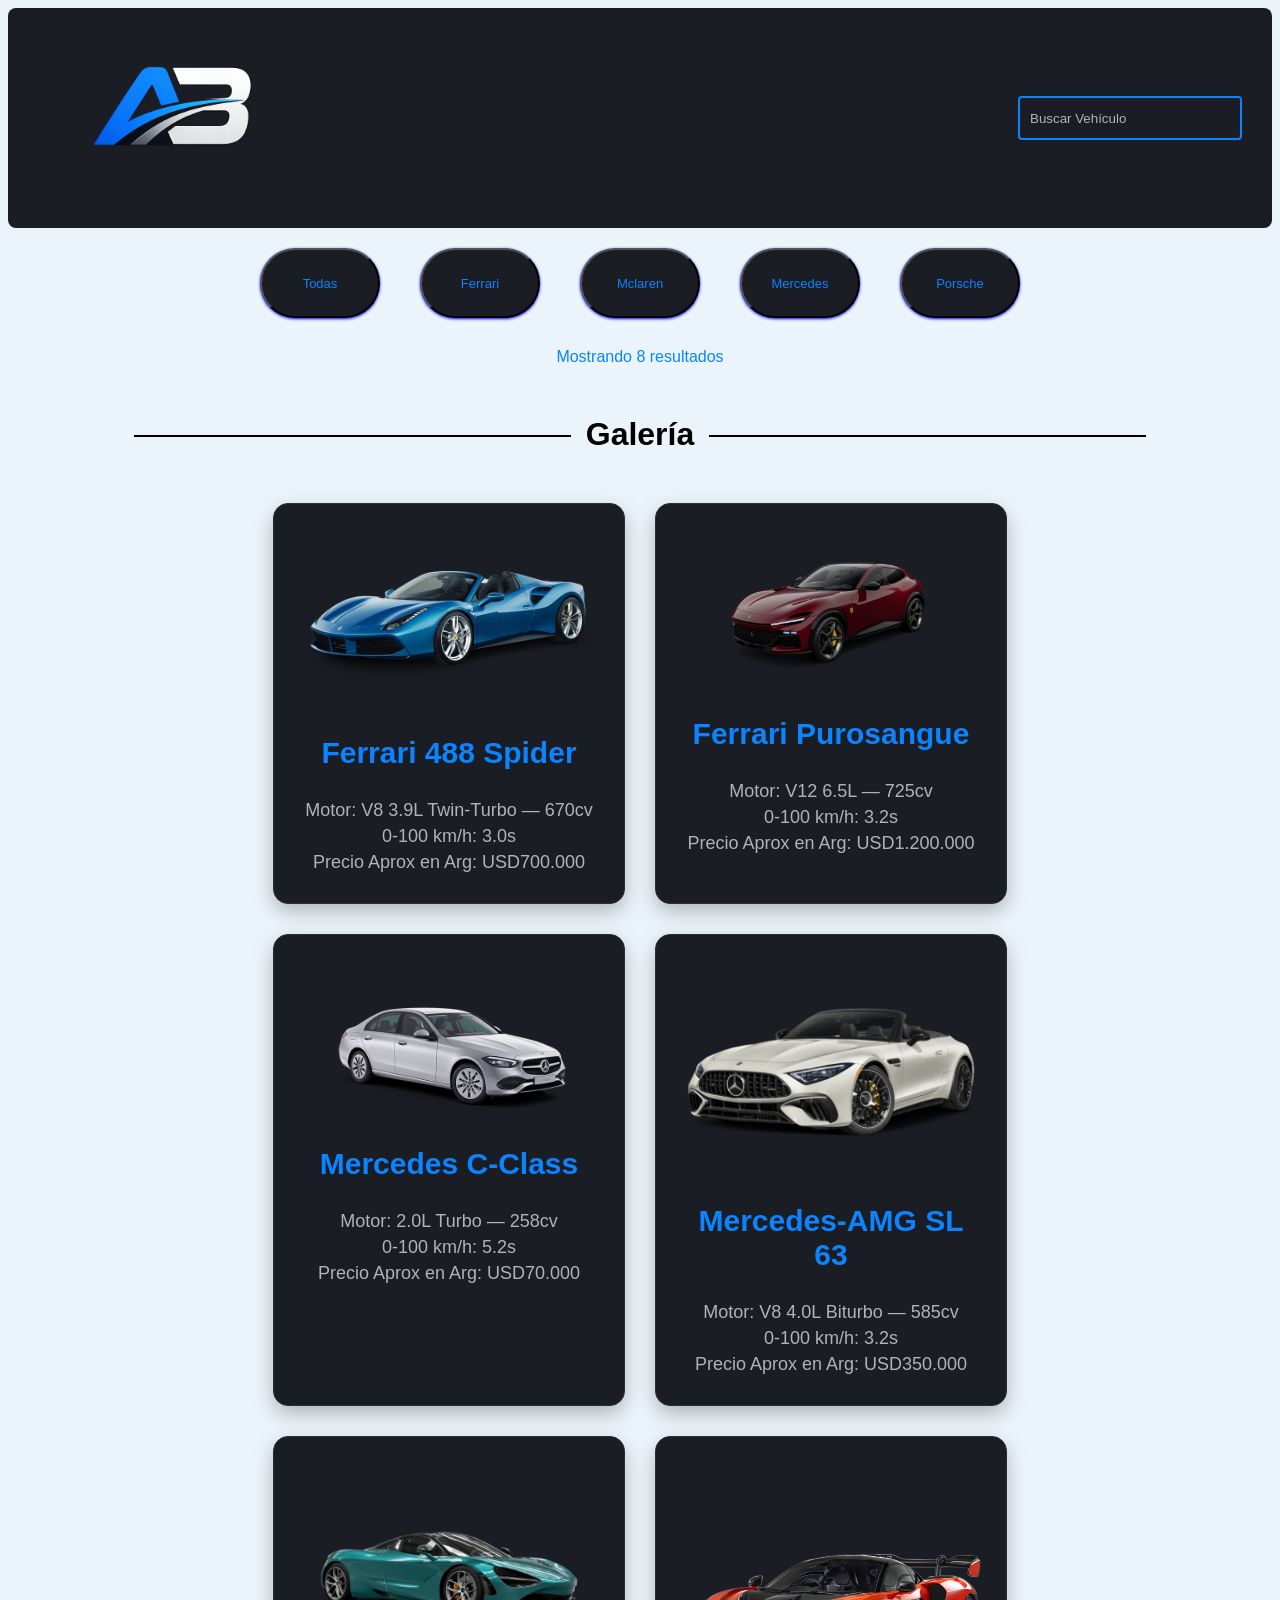
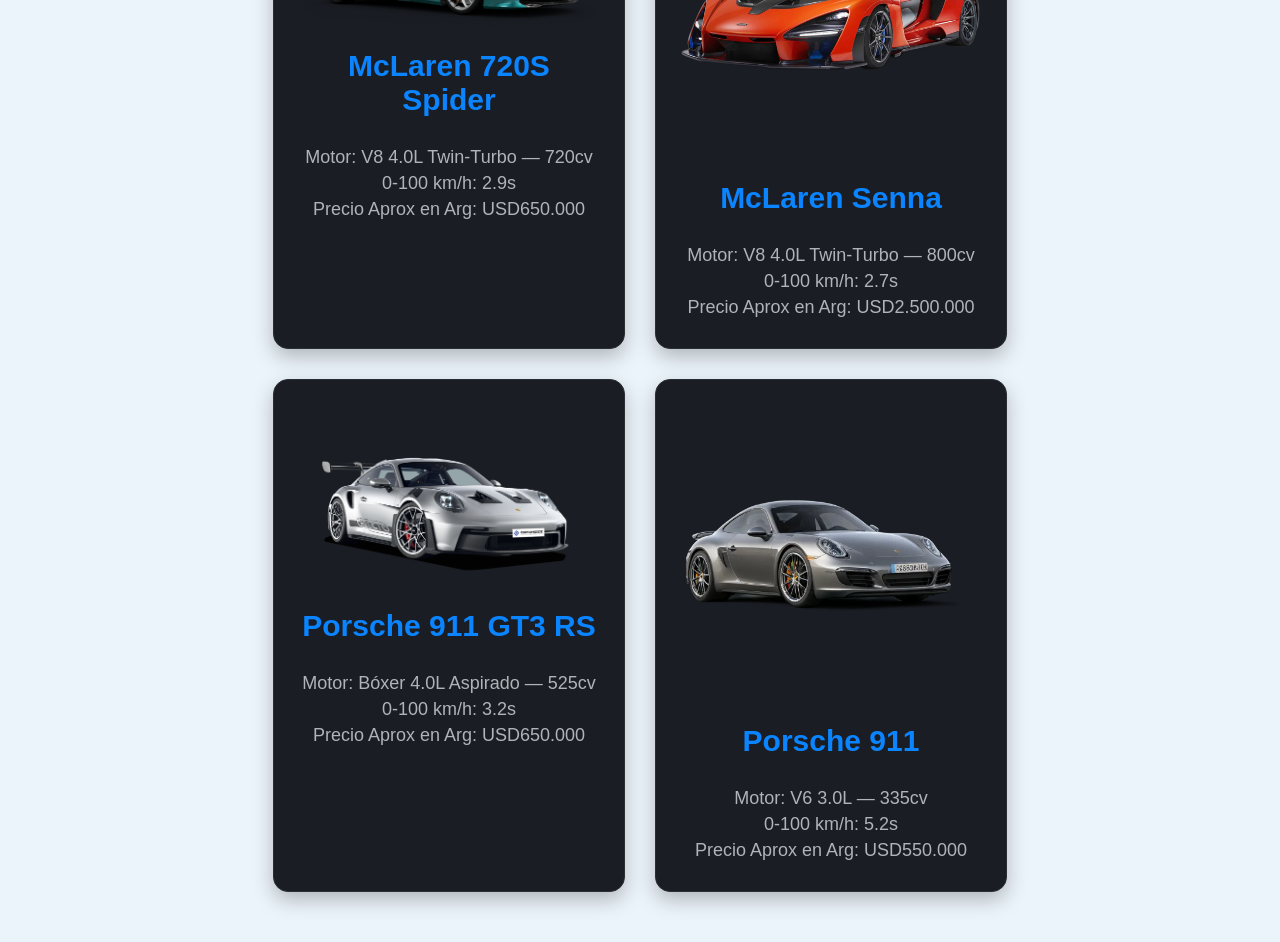
==== commit dcd789b0: "agregue el contador y solucione fallas del code y corregui jv" ====
--- a/index.html
+++ b/index.html
@@ -17,12 +17,12 @@
 <body>
     <header>
         <div class="header-titulo">
-            <img src="assets/img/autocity.png" alt="AutoBahia Logo" class="header-logo">
+            <img src="assets/img/autoBahiaLogo.png" alt="AutoBahia Logo" class="header-logo">
         </div>
         <div class="nav-links">
             <nav>
                 <ul>
-                    <input type="text" placeholder="Buscar Vehículo" class="search-bar" id="buscador"
+                    <input type="text" placeholder="Buscar Vehículo" class="search-bar" id="buscador">
                 </ul>
             </nav>
         </div>
@@ -35,6 +35,8 @@
         <button class="btn-categoria" data-categoria="mercedes">Mercedes</button>
         <button class="btn-categoria" data-categoria="porsche">Porsche</button>
     </div>
+
+    <p id="contador">Mostrando 0 resultados</p>
 
     <div class="ful-img" id="fulImgBox">
         <img src="assets/img/auto1.jpg" id="fulImg" alt="">
--- a/css/componentes/galeria.css
+++ b/css/componentes/galeria.css
@@ -117,4 +117,10 @@
     font-size: 18px;
     margin: 5px 0;
     color: var(--color-text-muted);
+}
+
+#contador {
+    text-align: center;
+    margin: 10px 0;
+    color: var(--color-primary);
 }
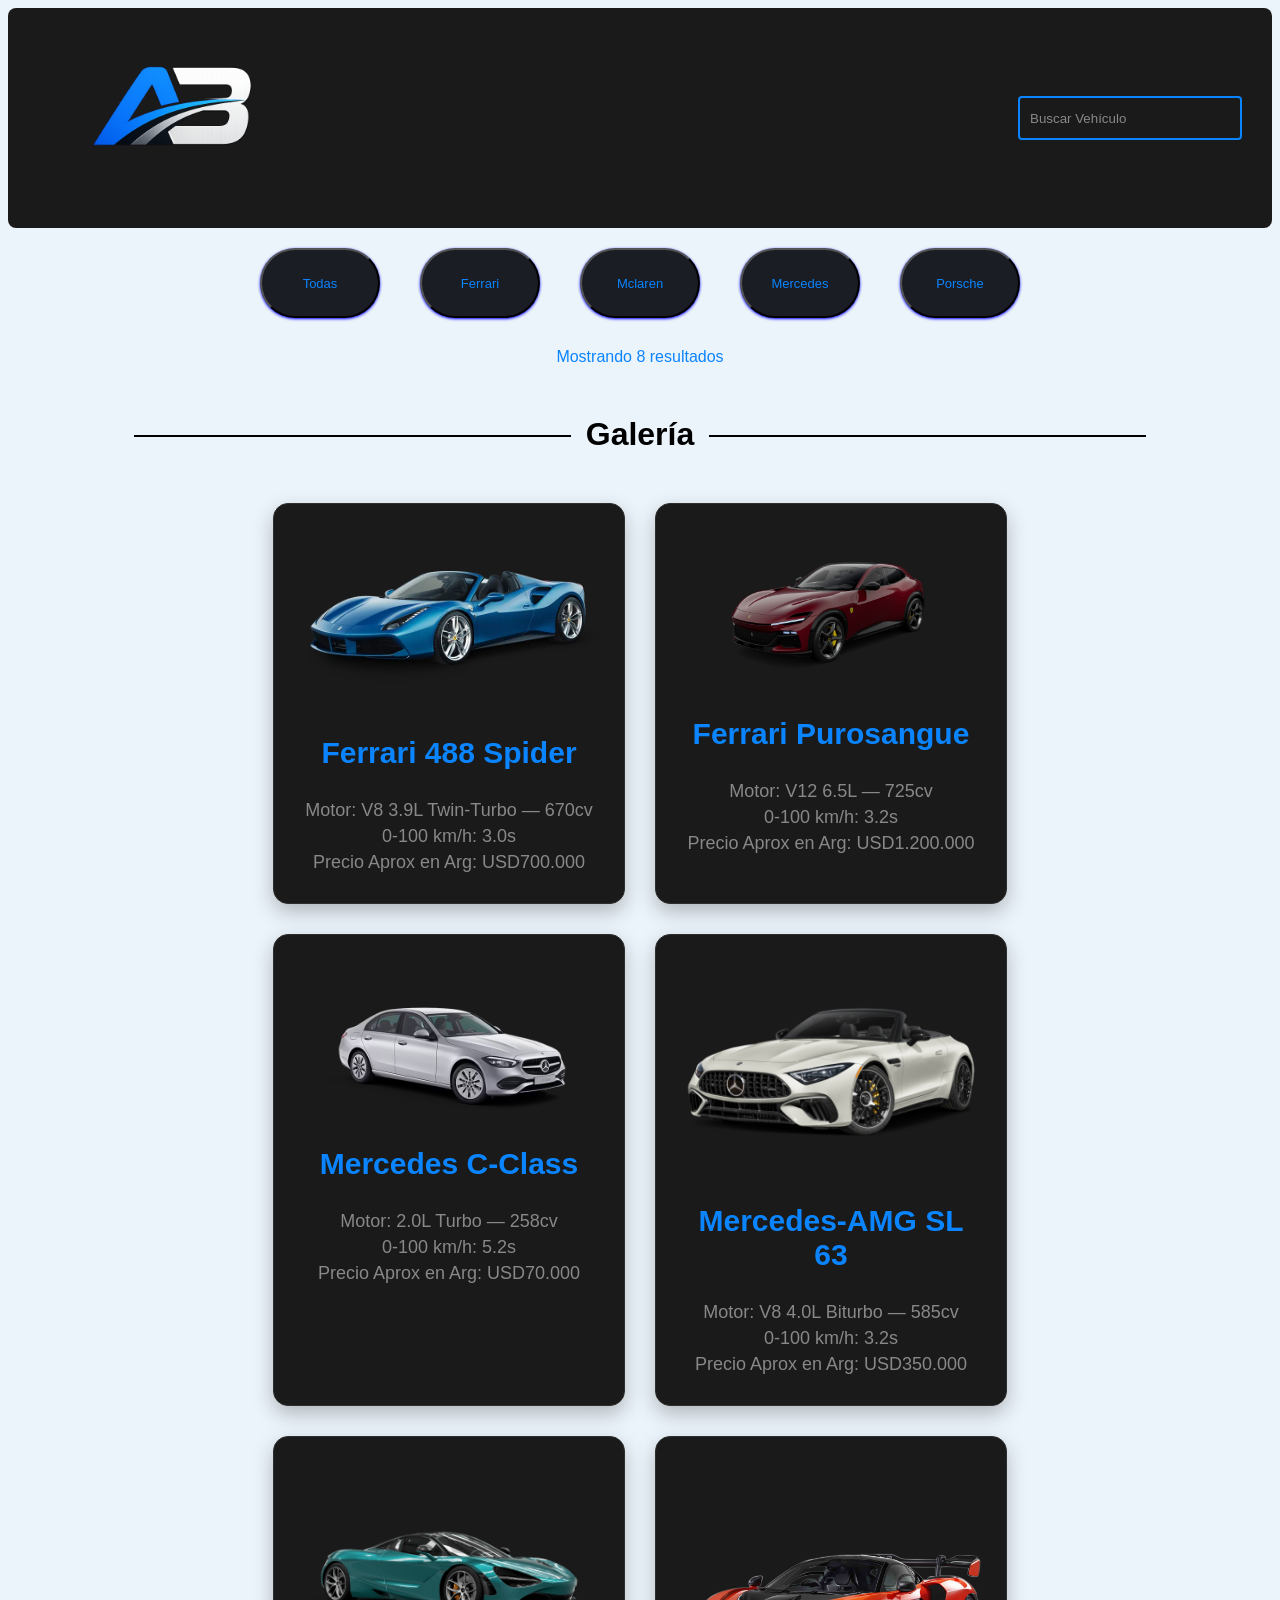
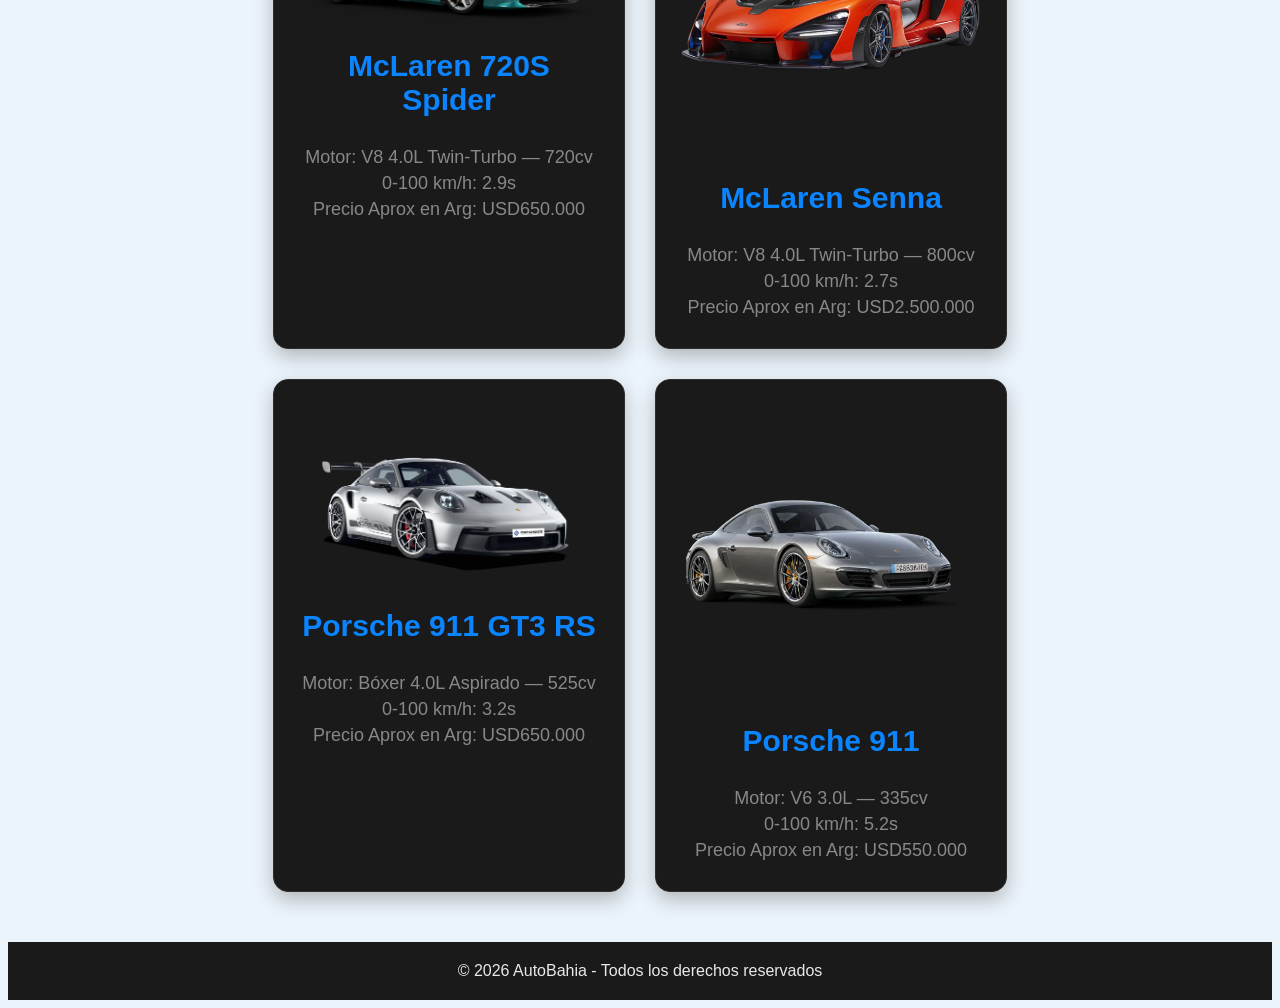
==== commit a4b71725: "Agrego footer" ====
--- a/index.html
+++ b/index.html
@@ -9,6 +9,7 @@
     <link rel="stylesheet" href="css/componentes/index.css">
     <link rel="stylesheet" href="css/componentes/galeria.css">
     <link rel="stylesheet" href="css/categorias.css">
+    <link rel="stylesheet" href="css/componentes/footer.css">
     <link rel="preconnect" href="https://fonts.googleapis.com">
     <link rel="preconnect" href="https://fonts.gstatic.com" crossorigin>
     <link href="https://fonts.googleapis.com/css2?family=Saira:ital,wght@0,100..900;1,100..900&display=swap" rel="stylesheet">
@@ -106,5 +107,8 @@
         </div>
     </main>
     <script src="js/script.js"></script>
+    <footer>
+      <p>&copy; 2026 AutoBahia - Todos los derechos reservados</p>
+    </footer>
 </body>
 </html>
--- a/css/componentes/galeria.css
+++ b/css/componentes/galeria.css
@@ -90,7 +90,6 @@
     cursor: pointer;
 }
 
-/*dica chupa pija*/
 
 .auto-card {
     width: 300px;
@@ -123,4 +122,4 @@
     text-align: center;
     margin: 10px 0;
     color: var(--color-primary);
-}+}
--- a/css/componentes/footer.css
+++ b/css/componentes/footer.css
@@ -0,0 +1,24 @@
+:root {
+  --color-primary-dark: #96281b;
+  --color-bg: #111111;
+  --color-surface: #1a1a1a;
+  --color-surface-alt: #141414;
+  --color-border: #2e2e2e;
+  --color-text: #f0f0f0f7;
+  --color-text-muted: #888888;
+  --color-input-bg: #222222;
+  --space: 4px;
+  --radius: 8px;
+}
+
+
+footer {
+    background-color: var(--color-surface);
+    color: var(--color-text);
+    font: 1em sans-serif;
+    padding: var(--space);
+    text-align: center;
+    margin-top: auto;
+    width: 100%;
+    box-sizing: border-box;
+}
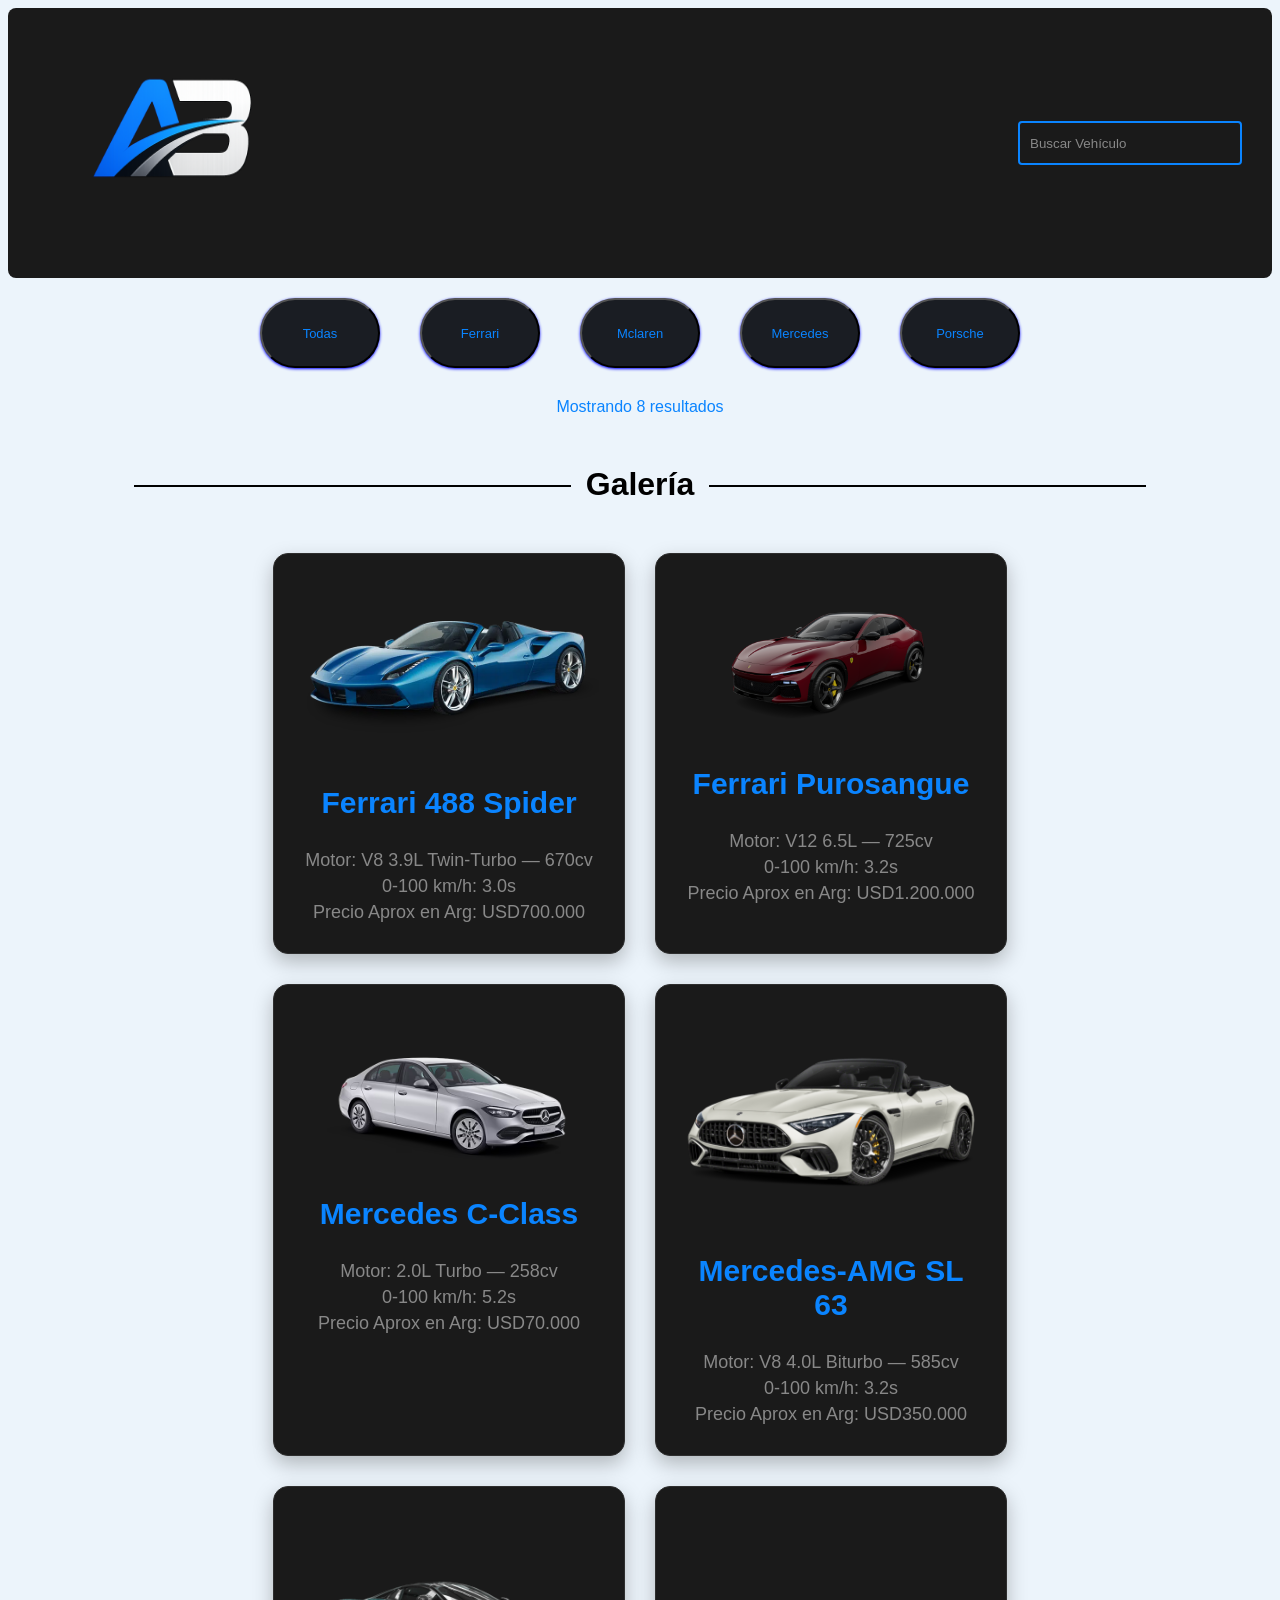
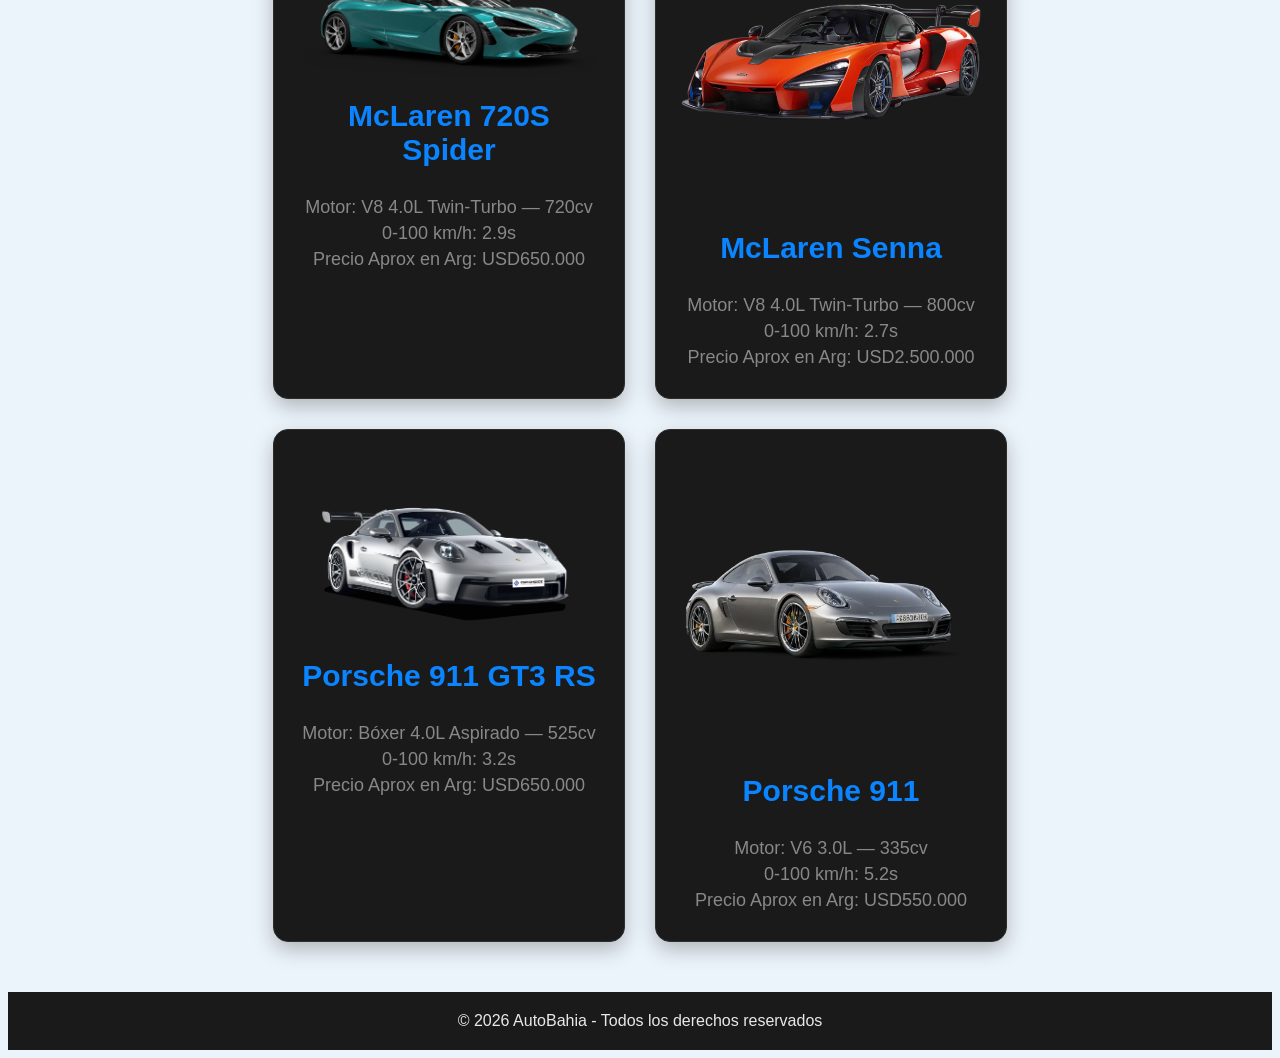
==== commit ab96004b: "Corrijo estructura de carpetas" ====
--- a/index.html
+++ b/index.html
@@ -8,7 +8,7 @@
     <link rel="stylesheet" href="css/componentes/header.css">
     <link rel="stylesheet" href="css/componentes/index.css">
     <link rel="stylesheet" href="css/componentes/galeria.css">
-    <link rel="stylesheet" href="css/categorias.css">
+    <link rel="stylesheet" href="css/componentes/categorias.css">
     <link rel="stylesheet" href="css/componentes/footer.css">
     <link rel="preconnect" href="https://fonts.googleapis.com">
     <link rel="preconnect" href="https://fonts.gstatic.com" crossorigin>
--- a/css/componentes/header.css
+++ b/css/componentes/header.css
@@ -39,7 +39,7 @@
 
 .header-logo {
     width: 300px;
-    height: auto;
+    height: 250px;
     border-radius: 4px;
 
 }
@@ -54,21 +54,26 @@
     padding: 5px 10px;
     margin-right: 20px;
     border-bottom-color: 2px solid var(--color-primary);
-    outline: none; /* Elimina el borde predeterminado */
+    outline: none;
 }
 
 .search-bar:focus {
     border: 2px solid var(--color-primary); 
     outline: none;
-}/* focus mantiene el borde cuando escribe el usuario */
+}/* Agrega una transición suave para el efecto hover */
 
 .search-bar:hover {
     transform: scale(1.05);
     cursor: pointer;
-} /* hover hace que el borde se agrande un poco y el cursor cambie a pointer para indicar que es interactivo */
+}
 
 .search-bar::placeholder {
     color: var(--color-text-muted);
+}
+
+.header-titulo:hover {
+    transform: scale(1.05);
+    cursor: pointer;
 }
 
 .categorias-select{
--- a/css/componentes/categorias.css
+++ b/css/componentes/categorias.css
@@ -0,0 +1,39 @@
+body{
+    font-family: Arial, Helvetica, sans-serif;
+    background:linear-gradient( #0A84FF #0F1115);
+}
+
+.filtros{
+    display: flex;
+    text-align: center;
+    padding: 20px;
+    ;
+    justify-content: center ;
+    gap: 40px;
+    
+}
+
+.btn-categoria{
+    color: #0A84FF;
+    background-color: transparent;
+    box-shadow: #0F1115 0px 1px 3px;
+    gap: 60px;
+    height: 70px;
+    width: 120px;
+    font-size: small;
+    padding: 10px;
+    font-size: uppercase;
+    border-radius: 40px;
+    background-color: #1A1D23;
+    box-shadow: blue 0px 1px 3px;
+    transition: transform 0.2s ease, box-shadow 0.2s ease;
+    
+    
+    
+    
+}
+
+.btn-categoria:hover {
+    transform: translateY(-6px);
+    box-shadow: 0 10px 20px rgba(0,0,255,0.3);
+}
